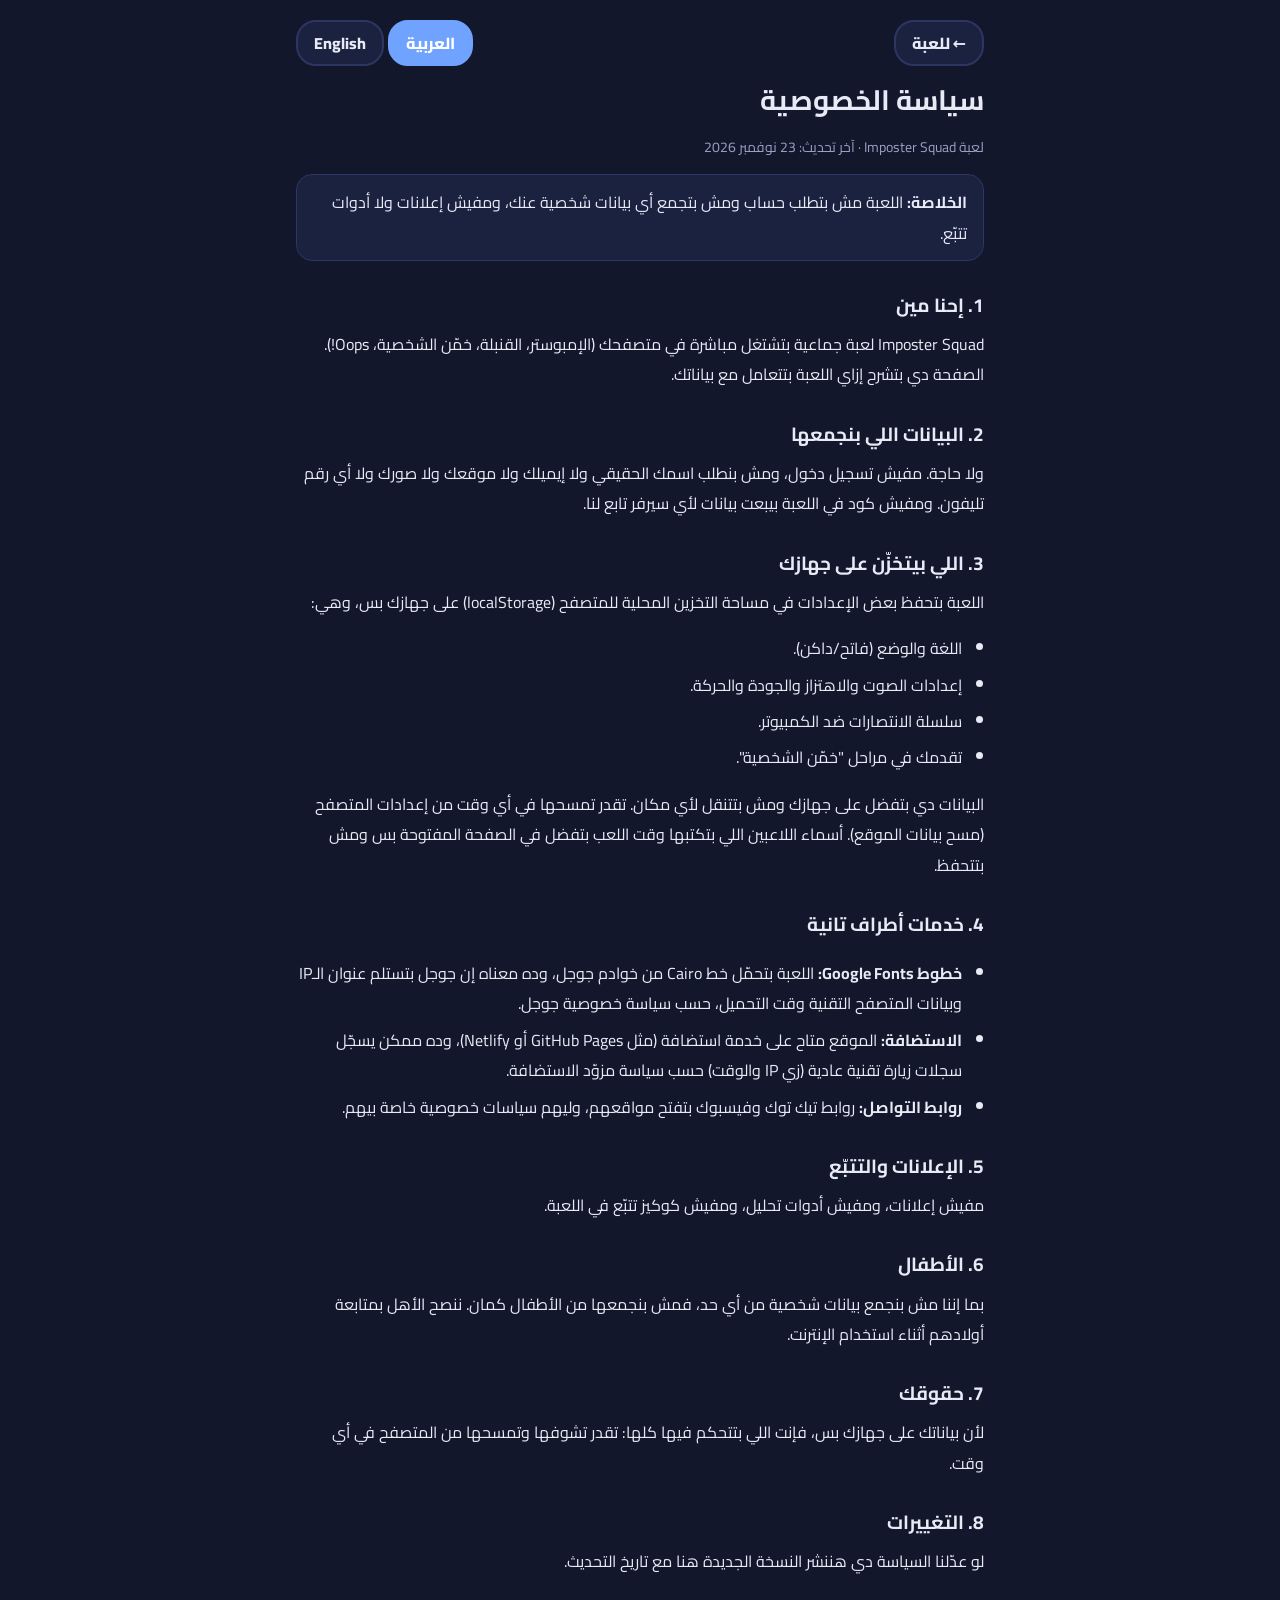
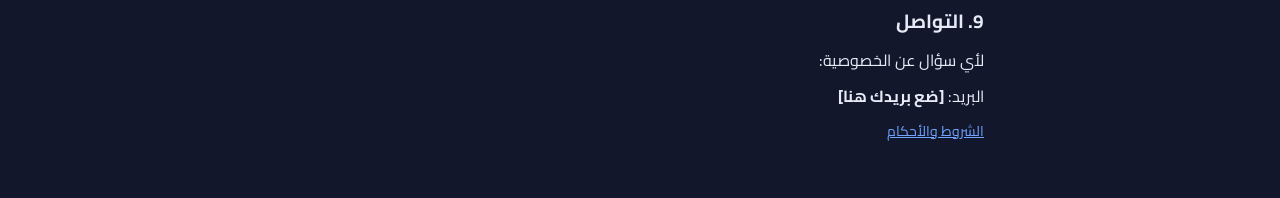
==== privacy.html @ 19788018 "Add files via upload" ====
<!doctype html><html data-theme="dark" lang="ar" dir="rtl"><head><meta charset="utf-8"><meta name="viewport" content="width=device-width,initial-scale=1,viewport-fit=cover">
<title>Privacy Policy - Imposter Squad</title><meta name="robots" content="index,follow">
<link href="https://fonts.googleapis.com/css2?family=Cairo:wght@500;800&display=swap" rel="stylesheet">
<style>
:root{--bg:#12172B;--ink:#E8EAF6;--mute:#98A0C4;--surf:#1B2240;--line:#2D3562;--blue:#6FA3FF;color-scheme:dark}
:root[data-theme="light"]{--bg:#EEF0F7;--ink:#1F2A5A;--mute:#6B7391;--surf:#fff;--line:#D5D9EA;--blue:#2F6FDE;color-scheme:light}
*{box-sizing:border-box}
body{margin:0;background:var(--bg);color:var(--ink);font-family:'Cairo',system-ui,-apple-system,'Segoe UI',Tahoma,sans-serif;line-height:1.9;font-size:16px;padding-top:env(safe-area-inset-top,0px);padding-bottom:env(safe-area-inset-bottom,0px)}
main{max-width:720px;margin:0 auto;padding:20px max(16px,env(safe-area-inset-left,0px)) 48px}
h1{font-size:28px;margin:8px 0 2px}h2{font-size:19px;margin:26px 0 4px}
p,li{margin:6px 0}ul{padding-inline-start:22px}
.m{color:var(--mute);font-size:14px}
.top{display:flex;gap:10px;align-items:center;justify-content:space-between;flex-wrap:wrap}
a{color:var(--blue)}
.btn{font:inherit;font-weight:800;background:var(--surf);color:var(--ink);border:2px solid var(--line);border-radius:20px;padding:6px 16px;cursor:pointer;text-decoration:none}
.btn.on{background:var(--blue);border-color:var(--blue);color:#fff}
.box{background:var(--surf);border:1px solid var(--line);border-radius:16px;padding:6px 16px;margin-top:14px}
[hidden]{display:none!important}
</style></head><body><main>
<div class="top"><a class="btn" href="index.html"><span data-l="ar">← للعبة</span><span data-l="en">← Back to game</span></a><div><button class="btn" data-b="ar" onclick="setL('ar')">العربية</button> <button class="btn" data-b="en" onclick="setL('en')">English</button></div></div>
<section data-l="ar"><h1>سياسة الخصوصية</h1><p class="m">لعبة Imposter Squad · آخر تحديث: 23 نوفمبر 2026</p>
<div class="box"><p><b>الخلاصة:</b> اللعبة مش بتطلب حساب ومش بتجمع أي بيانات شخصية عنك، ومفيش إعلانات ولا أدوات تتبّع.</p></div>
<h2>1. إحنا مين</h2><p>Imposter Squad لعبة جماعية بتشتغل مباشرة في متصفحك (الإمبوستر، القنبلة، خمّن الشخصية، Oops!). الصفحة دي بتشرح إزاي اللعبة بتتعامل مع بياناتك.</p>
<h2>2. البيانات اللي بنجمعها</h2><p>ولا حاجة. مفيش تسجيل دخول، ومش بنطلب اسمك الحقيقي ولا إيميلك ولا موقعك ولا صورك ولا أي رقم تليفون. ومفيش كود في اللعبة بيبعت بيانات لأي سيرفر تابع لنا.</p>
<h2>3. اللي بيتخزّن على جهازك</h2><p>اللعبة بتحفظ بعض الإعدادات في مساحة التخزين المحلية للمتصفح (localStorage) على جهازك بس، وهي:</p>
<ul><li>اللغة والوضع (فاتح/داكن).</li><li>إعدادات الصوت والاهتزاز والجودة والحركة.</li><li>سلسلة الانتصارات ضد الكمبيوتر.</li><li>تقدمك في مراحل "خمّن الشخصية".</li></ul>
<p>البيانات دي بتفضل على جهازك ومش بتتنقل لأي مكان. تقدر تمسحها في أي وقت من إعدادات المتصفح (مسح بيانات الموقع). أسماء اللاعبين اللي بتكتبها وقت اللعب بتفضل في الصفحة المفتوحة بس ومش بتتحفظ.</p>
<h2>4. خدمات أطراف تانية</h2><ul>
<li><b>خطوط Google Fonts:</b> اللعبة بتحمّل خط Cairo من خوادم جوجل، وده معناه إن جوجل بتستلم عنوان الـIP وبيانات المتصفح التقنية وقت التحميل، حسب سياسة خصوصية جوجل.</li>
<li><b>الاستضافة:</b> الموقع متاح على خدمة استضافة (مثل GitHub Pages أو Netlify)، وده ممكن يسجّل سجلات زيارة تقنية عادية (زي IP والوقت) حسب سياسة مزوّد الاستضافة.</li>
<li><b>روابط التواصل:</b> روابط تيك توك وفيسبوك بتفتح مواقعهم، وليهم سياسات خصوصية خاصة بيهم.</li></ul>
<h2>5. الإعلانات والتتبّع</h2><p>مفيش إعلانات، ومفيش أدوات تحليل، ومفيش كوكيز تتبّع في اللعبة.</p>
<h2>6. الأطفال</h2><p>بما إننا مش بنجمع بيانات شخصية من أي حد، فمش بنجمعها من الأطفال كمان. ننصح الأهل بمتابعة أولادهم أثناء استخدام الإنترنت.</p>
<h2>7. حقوقك</h2><p>لأن بياناتك على جهازك بس، فإنت اللي بتتحكم فيها كلها: تقدر تشوفها وتمسحها من المتصفح في أي وقت.</p>
<h2>8. التغييرات</h2><p>لو عدّلنا السياسة دي هننشر النسخة الجديدة هنا مع تاريخ التحديث.</p>
<h2>9. التواصل</h2><p>لأي سؤال عن الخصوصية:</p><p>البريد: <b>[ضع بريدك هنا]</b></p></section><section data-l="en" hidden><h1>Privacy Policy</h1><p class="m">Imposter Squad · Last updated: 23 November 2026</p>
<div class="box"><p><b>In short:</b> the game needs no account, collects no personal data about you, and has no ads or trackers.</p></div>
<h2>1. Who we are</h2><p>Imposter Squad is a party game that runs directly in your browser (Imposter, The Bomb, Guess Who, Oops!). This page explains how the game handles your data.</p>
<h2>2. Data we collect</h2><p>None. There is no sign-in, and we do not ask for your real name, email, location, photos or phone number. The game contains no code that sends data to any server we operate.</p>
<h2>3. What is stored on your device</h2><p>The game saves a few settings in your browser's local storage, on your device only:</p>
<ul><li>Language and theme (light/dark).</li><li>Sound, vibration, quality and motion settings.</li><li>Your win streak against the computer.</li><li>Your level progress in Guess Who.</li></ul>
<p>This data stays on your device and is not sent anywhere. You can delete it at any time by clearing the site data in your browser. Player names you type while playing stay on the open page only and are not saved.</p>
<h2>4. Third-party services</h2><ul>
<li><b>Google Fonts:</b> the game loads the Cairo font from Google's servers, so Google receives your IP address and basic browser information when the font loads, under Google's privacy policy.</li>
<li><b>Hosting:</b> the site is served by a hosting provider (such as GitHub Pages or Netlify), which may keep ordinary technical logs (such as IP address and time) under its own policy.</li>
<li><b>Social links:</b> the TikTok and Facebook links open those sites, which have their own privacy policies.</li></ul>
<h2>5. Ads and tracking</h2><p>The game has no ads, no analytics and no tracking cookies.</p>
<h2>6. Children</h2><p>Since we collect no personal data from anyone, we collect none from children. We still recommend parents supervise their children online.</p>
<h2>7. Your rights</h2><p>Because your data lives only on your device, you control all of it: you can view and delete it from your browser at any time.</p>
<h2>8. Changes</h2><p>If we change this policy, we will publish the new version here with an updated date.</p>
<h2>9. Contact</h2><p>For any privacy question:</p><p>Email: <b>[put your email here]</b></p></section>
<p class="m"><a href="terms.html"><span data-l="ar">الشروط والأحكام</span><span data-l="en">Terms of Use</span></a></p>
</main><script>
var L='ar';try{L=localStorage.getItem('lang')==='en'?'en':'ar'}catch(e){}
try{if(localStorage.getItem('theme')==='light')document.documentElement.setAttribute('data-theme','light')}catch(e){}
function setL(l){L=l;document.documentElement.lang=l;document.documentElement.dir=l==='en'?'ltr':'rtl';
document.querySelectorAll('[data-l]').forEach(function(e){e.hidden=e.getAttribute('data-l')!==l});
document.querySelectorAll('.btn[data-b]').forEach(function(b){b.classList.toggle('on',b.getAttribute('data-b')===l)})}
setL(L);
</script></body></html>
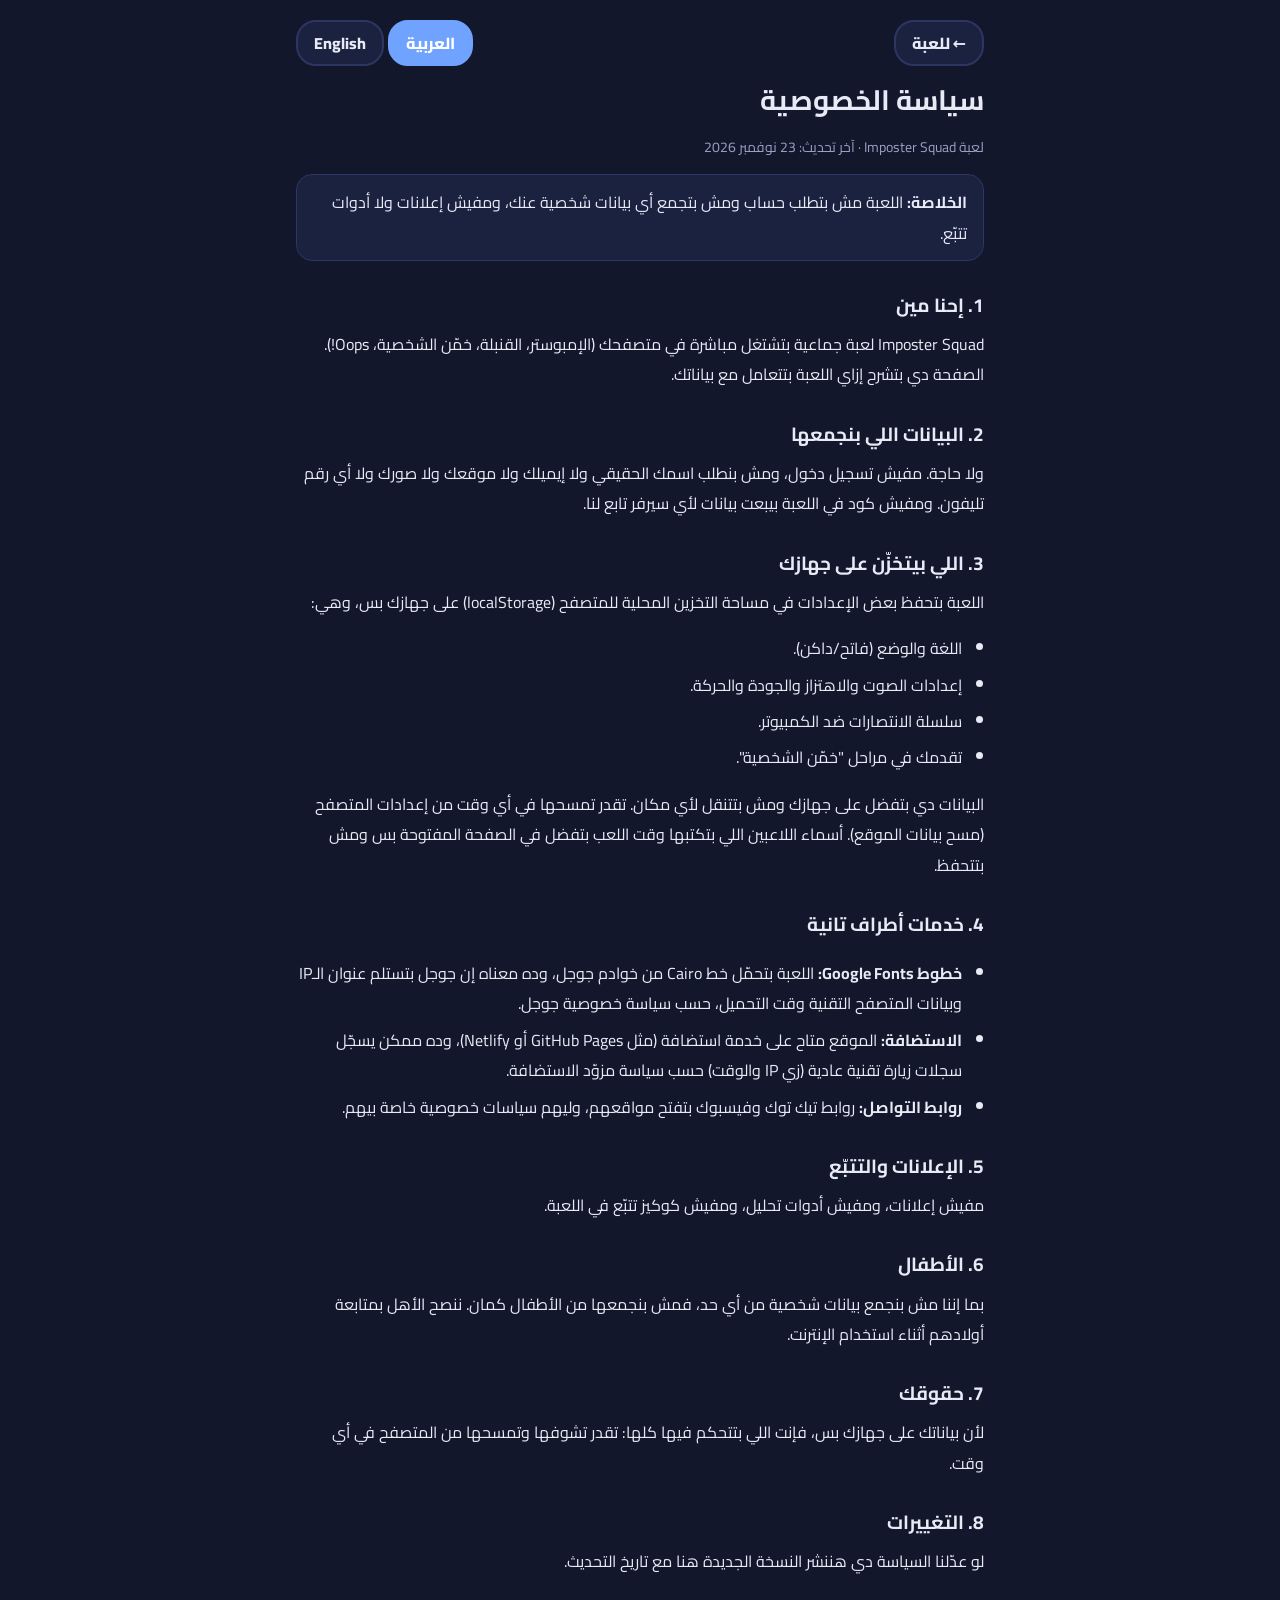
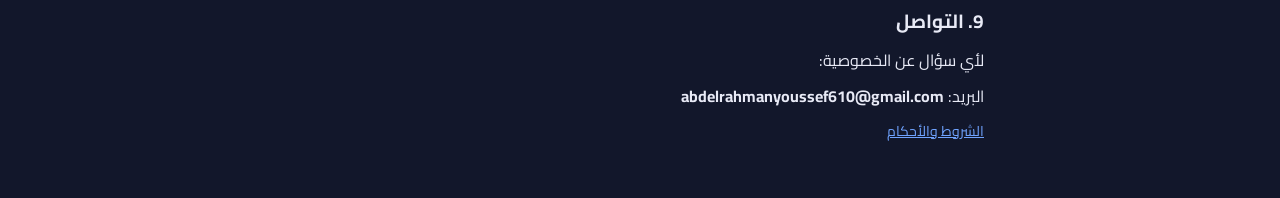
==== commit 41578cea: "Rename privacy (1).html to privacy.html" ====
--- a/privacy.html
+++ b/privacy.html
@@ -33,7 +33,7 @@
 <h2>6. الأطفال</h2><p>بما إننا مش بنجمع بيانات شخصية من أي حد، فمش بنجمعها من الأطفال كمان. ننصح الأهل بمتابعة أولادهم أثناء استخدام الإنترنت.</p>
 <h2>7. حقوقك</h2><p>لأن بياناتك على جهازك بس، فإنت اللي بتتحكم فيها كلها: تقدر تشوفها وتمسحها من المتصفح في أي وقت.</p>
 <h2>8. التغييرات</h2><p>لو عدّلنا السياسة دي هننشر النسخة الجديدة هنا مع تاريخ التحديث.</p>
-<h2>9. التواصل</h2><p>لأي سؤال عن الخصوصية:</p><p>البريد: <b>[ضع بريدك هنا]</b></p></section><section data-l="en" hidden><h1>Privacy Policy</h1><p class="m">Imposter Squad · Last updated: 23 November 2026</p>
+<h2>9. التواصل</h2><p>لأي سؤال عن الخصوصية:</p><p>البريد: <b>abdelrahmanyoussef610@gmail.com</b></p></section><section data-l="en" hidden><h1>Privacy Policy</h1><p class="m">Imposter Squad · Last updated: 23 November 2026</p>
 <div class="box"><p><b>In short:</b> the game needs no account, collects no personal data about you, and has no ads or trackers.</p></div>
 <h2>1. Who we are</h2><p>Imposter Squad is a party game that runs directly in your browser (Imposter, The Bomb, Guess Who, Oops!). This page explains how the game handles your data.</p>
 <h2>2. Data we collect</h2><p>None. There is no sign-in, and we do not ask for your real name, email, location, photos or phone number. The game contains no code that sends data to any server we operate.</p>
@@ -48,7 +48,7 @@
 <h2>6. Children</h2><p>Since we collect no personal data from anyone, we collect none from children. We still recommend parents supervise their children online.</p>
 <h2>7. Your rights</h2><p>Because your data lives only on your device, you control all of it: you can view and delete it from your browser at any time.</p>
 <h2>8. Changes</h2><p>If we change this policy, we will publish the new version here with an updated date.</p>
-<h2>9. Contact</h2><p>For any privacy question:</p><p>Email: <b>[put your email here]</b></p></section>
+<h2>9. Contact</h2><p>For any privacy question:</p><p>Email: <b>abdelrahmanyoussef610@gmail.com</b></p></section>
 <p class="m"><a href="terms.html"><span data-l="ar">الشروط والأحكام</span><span data-l="en">Terms of Use</span></a></p>
 </main><script>
 var L='ar';try{L=localStorage.getItem('lang')==='en'?'en':'ar'}catch(e){}
@@ -57,4 +57,4 @@
 document.querySelectorAll('[data-l]').forEach(function(e){e.hidden=e.getAttribute('data-l')!==l});
 document.querySelectorAll('.btn[data-b]').forEach(function(b){b.classList.toggle('on',b.getAttribute('data-b')===l)})}
 setL(L);
-</script></body></html>+</script></body></html>
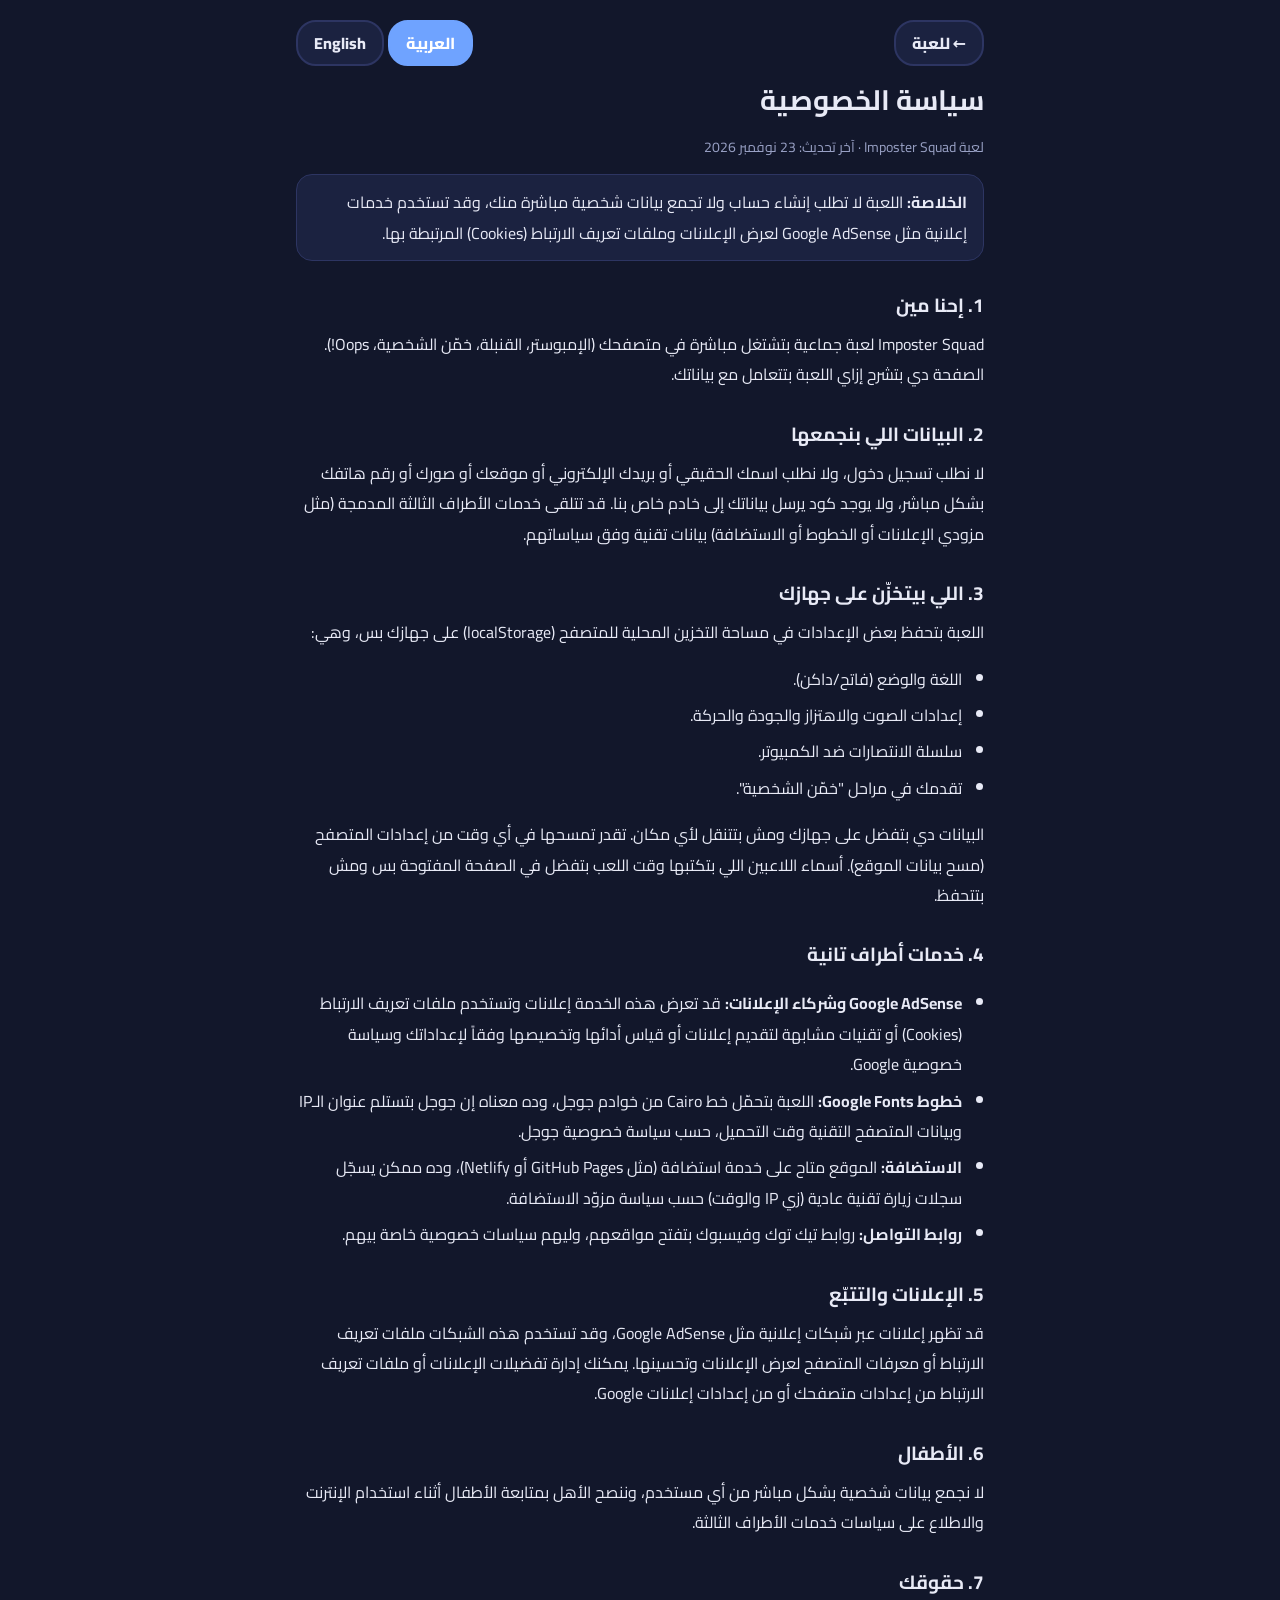
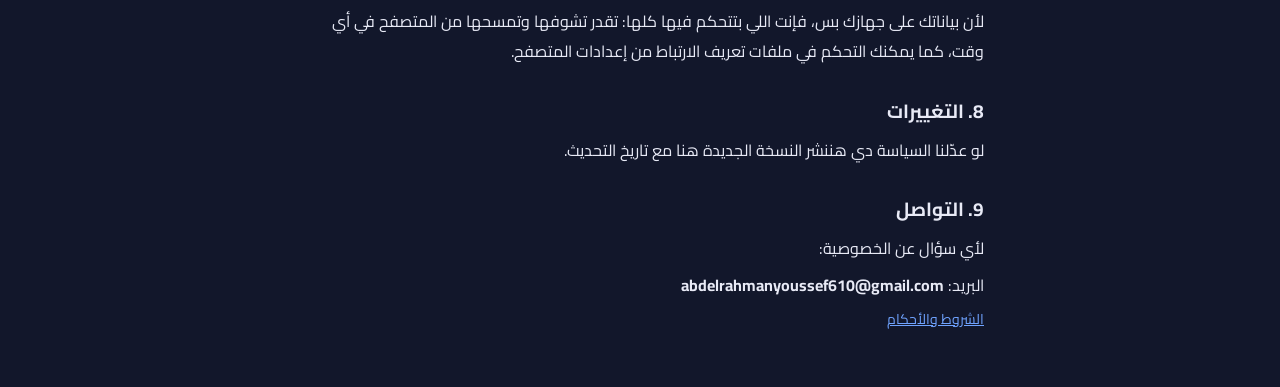
==== commit 3c06b78f: "Revise privacy policy for clarity and accuracy Updated privacy policy text to clarify data collectio" ====
--- a/privacy.html
+++ b/privacy.html
@@ -1,3 +1,4 @@
+
 <!doctype html><html data-theme="dark" lang="ar" dir="rtl"><head><meta charset="utf-8"><meta name="viewport" content="width=device-width,initial-scale=1,viewport-fit=cover">
 <title>Privacy Policy - Imposter Squad</title><meta name="robots" content="index,follow">
 <link href="https://fonts.googleapis.com/css2?family=Cairo:wght@500;800&display=swap" rel="stylesheet">
@@ -19,34 +20,36 @@
 </style></head><body><main>
 <div class="top"><a class="btn" href="index.html"><span data-l="ar">← للعبة</span><span data-l="en">← Back to game</span></a><div><button class="btn" data-b="ar" onclick="setL('ar')">العربية</button> <button class="btn" data-b="en" onclick="setL('en')">English</button></div></div>
 <section data-l="ar"><h1>سياسة الخصوصية</h1><p class="m">لعبة Imposter Squad · آخر تحديث: 23 نوفمبر 2026</p>
-<div class="box"><p><b>الخلاصة:</b> اللعبة مش بتطلب حساب ومش بتجمع أي بيانات شخصية عنك، ومفيش إعلانات ولا أدوات تتبّع.</p></div>
+<div class="box"><p><b>الخلاصة:</b> اللعبة لا تطلب إنشاء حساب ولا تجمع بيانات شخصية مباشرة منك، وقد تستخدم خدمات إعلانية مثل Google AdSense لعرض الإعلانات وملفات تعريف الارتباط (Cookies) المرتبطة بها.</p></div>
 <h2>1. إحنا مين</h2><p>Imposter Squad لعبة جماعية بتشتغل مباشرة في متصفحك (الإمبوستر، القنبلة، خمّن الشخصية، Oops!). الصفحة دي بتشرح إزاي اللعبة بتتعامل مع بياناتك.</p>
-<h2>2. البيانات اللي بنجمعها</h2><p>ولا حاجة. مفيش تسجيل دخول، ومش بنطلب اسمك الحقيقي ولا إيميلك ولا موقعك ولا صورك ولا أي رقم تليفون. ومفيش كود في اللعبة بيبعت بيانات لأي سيرفر تابع لنا.</p>
+<h2>2. البيانات اللي بنجمعها</h2><p>لا نطلب تسجيل دخول، ولا نطلب اسمك الحقيقي أو بريدك الإلكتروني أو موقعك أو صورك أو رقم هاتفك بشكل مباشر، ولا يوجد كود يرسل بياناتك إلى خادم خاص بنا. قد تتلقى خدمات الأطراف الثالثة المدمجة (مثل مزودي الإعلانات أو الخطوط أو الاستضافة) بيانات تقنية وفق سياساتهم.</p>
 <h2>3. اللي بيتخزّن على جهازك</h2><p>اللعبة بتحفظ بعض الإعدادات في مساحة التخزين المحلية للمتصفح (localStorage) على جهازك بس، وهي:</p>
 <ul><li>اللغة والوضع (فاتح/داكن).</li><li>إعدادات الصوت والاهتزاز والجودة والحركة.</li><li>سلسلة الانتصارات ضد الكمبيوتر.</li><li>تقدمك في مراحل "خمّن الشخصية".</li></ul>
 <p>البيانات دي بتفضل على جهازك ومش بتتنقل لأي مكان. تقدر تمسحها في أي وقت من إعدادات المتصفح (مسح بيانات الموقع). أسماء اللاعبين اللي بتكتبها وقت اللعب بتفضل في الصفحة المفتوحة بس ومش بتتحفظ.</p>
 <h2>4. خدمات أطراف تانية</h2><ul>
+<li><b>Google AdSense وشركاء الإعلانات:</b> قد تعرض هذه الخدمة إعلانات وتستخدم ملفات تعريف الارتباط (Cookies) أو تقنيات مشابهة لتقديم إعلانات أو قياس أدائها وتخصيصها وفقاً لإعداداتك وسياسة خصوصية Google.</li>
 <li><b>خطوط Google Fonts:</b> اللعبة بتحمّل خط Cairo من خوادم جوجل، وده معناه إن جوجل بتستلم عنوان الـIP وبيانات المتصفح التقنية وقت التحميل، حسب سياسة خصوصية جوجل.</li>
 <li><b>الاستضافة:</b> الموقع متاح على خدمة استضافة (مثل GitHub Pages أو Netlify)، وده ممكن يسجّل سجلات زيارة تقنية عادية (زي IP والوقت) حسب سياسة مزوّد الاستضافة.</li>
 <li><b>روابط التواصل:</b> روابط تيك توك وفيسبوك بتفتح مواقعهم، وليهم سياسات خصوصية خاصة بيهم.</li></ul>
-<h2>5. الإعلانات والتتبّع</h2><p>مفيش إعلانات، ومفيش أدوات تحليل، ومفيش كوكيز تتبّع في اللعبة.</p>
-<h2>6. الأطفال</h2><p>بما إننا مش بنجمع بيانات شخصية من أي حد، فمش بنجمعها من الأطفال كمان. ننصح الأهل بمتابعة أولادهم أثناء استخدام الإنترنت.</p>
-<h2>7. حقوقك</h2><p>لأن بياناتك على جهازك بس، فإنت اللي بتتحكم فيها كلها: تقدر تشوفها وتمسحها من المتصفح في أي وقت.</p>
+<h2>5. الإعلانات والتتبّع</h2><p>قد تظهر إعلانات عبر شبكات إعلانية مثل Google AdSense، وقد تستخدم هذه الشبكات ملفات تعريف الارتباط أو معرفات المتصفح لعرض الإعلانات وتحسينها. يمكنك إدارة تفضيلات الإعلانات أو ملفات تعريف الارتباط من إعدادات متصفحك أو من إعدادات إعلانات Google.</p>
+<h2>6. الأطفال</h2><p>لا نجمع بيانات شخصية بشكل مباشر من أي مستخدم، وننصح الأهل بمتابعة الأطفال أثناء استخدام الإنترنت والاطلاع على سياسات خدمات الأطراف الثالثة.</p>
+<h2>7. حقوقك</h2><p>لأن بياناتك على جهازك بس، فإنت اللي بتتحكم فيها كلها: تقدر تشوفها وتمسحها من المتصفح في أي وقت، كما يمكنك التحكم في ملفات تعريف الارتباط من إعدادات المتصفح.</p>
 <h2>8. التغييرات</h2><p>لو عدّلنا السياسة دي هننشر النسخة الجديدة هنا مع تاريخ التحديث.</p>
 <h2>9. التواصل</h2><p>لأي سؤال عن الخصوصية:</p><p>البريد: <b>abdelrahmanyoussef610@gmail.com</b></p></section><section data-l="en" hidden><h1>Privacy Policy</h1><p class="m">Imposter Squad · Last updated: 23 November 2026</p>
-<div class="box"><p><b>In short:</b> the game needs no account, collects no personal data about you, and has no ads or trackers.</p></div>
+<div class="box"><p><b>In short:</b> the game requires no account and does not directly collect personal data from you, while advertising services such as Google AdSense may serve ads and use related cookies.</p></div>
 <h2>1. Who we are</h2><p>Imposter Squad is a party game that runs directly in your browser (Imposter, The Bomb, Guess Who, Oops!). This page explains how the game handles your data.</p>
-<h2>2. Data we collect</h2><p>None. There is no sign-in, and we do not ask for your real name, email, location, photos or phone number. The game contains no code that sends data to any server we operate.</p>
+<h2>2. Data we collect</h2><p>There is no sign-in, and we do not directly ask for your real name, email, location, photos or phone number, nor does the game send data to a server we operate. Integrated third-party services (such as ad providers, fonts or hosting) may receive technical information under their own policies.</p>
 <h2>3. What is stored on your device</h2><p>The game saves a few settings in your browser's local storage, on your device only:</p>
 <ul><li>Language and theme (light/dark).</li><li>Sound, vibration, quality and motion settings.</li><li>Your win streak against the computer.</li><li>Your level progress in Guess Who.</li></ul>
 <p>This data stays on your device and is not sent anywhere. You can delete it at any time by clearing the site data in your browser. Player names you type while playing stay on the open page only and are not saved.</p>
 <h2>4. Third-party services</h2><ul>
+<li><b>Google AdSense and advertising partners:</b> may serve ads and use cookies or similar technologies to display, measure or personalize ads in accordance with your settings and Google's privacy policy.</li>
 <li><b>Google Fonts:</b> the game loads the Cairo font from Google's servers, so Google receives your IP address and basic browser information when the font loads, under Google's privacy policy.</li>
 <li><b>Hosting:</b> the site is served by a hosting provider (such as GitHub Pages or Netlify), which may keep ordinary technical logs (such as IP address and time) under its own policy.</li>
 <li><b>Social links:</b> the TikTok and Facebook links open those sites, which have their own privacy policies.</li></ul>
-<h2>5. Ads and tracking</h2><p>The game has no ads, no analytics and no tracking cookies.</p>
-<h2>6. Children</h2><p>Since we collect no personal data from anyone, we collect none from children. We still recommend parents supervise their children online.</p>
-<h2>7. Your rights</h2><p>Because your data lives only on your device, you control all of it: you can view and delete it from your browser at any time.</p>
+<h2>5. Ads and tracking</h2><p>Ads may be served through ad networks such as Google AdSense, which may use cookies or browser identifiers to deliver and measure ads. You can manage cookies and ad preferences in your browser or via Google's ad settings.</p>
+<h2>6. Children</h2><p>We do not directly collect personal data from users, and we recommend that parents supervise children online and review third-party service policies.</p>
+<h2>7. Your rights</h2><p>Because your data lives only on your device, you control all of it: you can view and delete it from your browser at any time, and manage cookies in your browser settings.</p>
 <h2>8. Changes</h2><p>If we change this policy, we will publish the new version here with an updated date.</p>
 <h2>9. Contact</h2><p>For any privacy question:</p><p>Email: <b>abdelrahmanyoussef610@gmail.com</b></p></section>
 <p class="m"><a href="terms.html"><span data-l="ar">الشروط والأحكام</span><span data-l="en">Terms of Use</span></a></p>
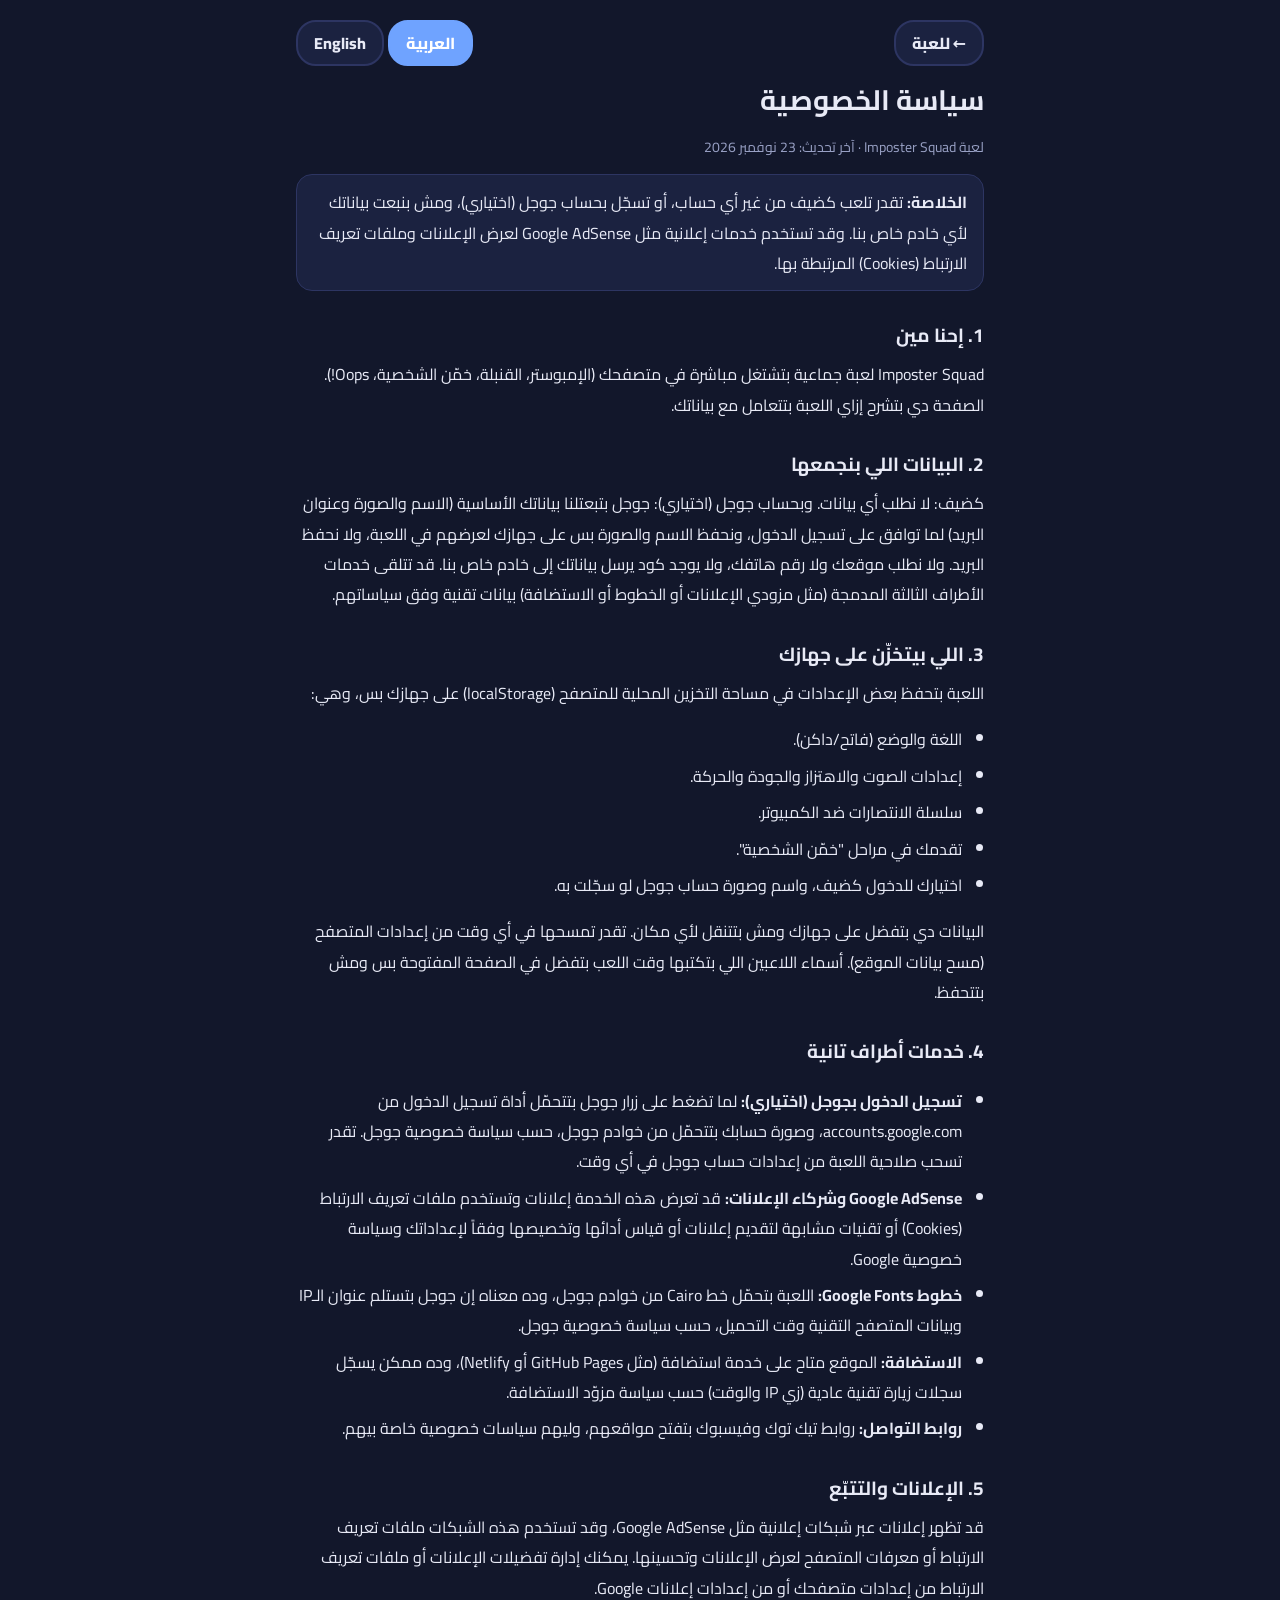
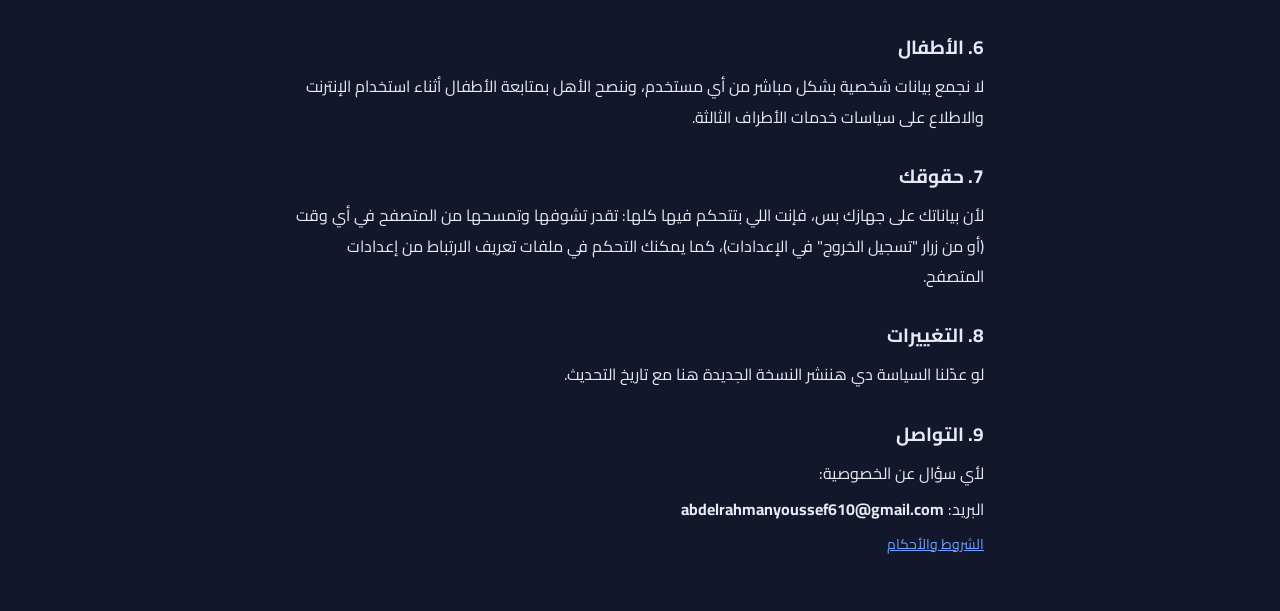
==== commit 4c2c22dd: "Rename privacy (3).html to privacy.html" ====
--- a/privacy.html
+++ b/privacy.html
@@ -20,36 +20,38 @@
 </style></head><body><main>
 <div class="top"><a class="btn" href="index.html"><span data-l="ar">← للعبة</span><span data-l="en">← Back to game</span></a><div><button class="btn" data-b="ar" onclick="setL('ar')">العربية</button> <button class="btn" data-b="en" onclick="setL('en')">English</button></div></div>
 <section data-l="ar"><h1>سياسة الخصوصية</h1><p class="m">لعبة Imposter Squad · آخر تحديث: 23 نوفمبر 2026</p>
-<div class="box"><p><b>الخلاصة:</b> اللعبة لا تطلب إنشاء حساب ولا تجمع بيانات شخصية مباشرة منك، وقد تستخدم خدمات إعلانية مثل Google AdSense لعرض الإعلانات وملفات تعريف الارتباط (Cookies) المرتبطة بها.</p></div>
+<div class="box"><p><b>الخلاصة:</b> تقدر تلعب كضيف من غير أي حساب، أو تسجّل بحساب جوجل (اختياري)، ومش بنبعت بياناتك لأي خادم خاص بنا. وقد تستخدم خدمات إعلانية مثل Google AdSense لعرض الإعلانات وملفات تعريف الارتباط (Cookies) المرتبطة بها.</p></div>
 <h2>1. إحنا مين</h2><p>Imposter Squad لعبة جماعية بتشتغل مباشرة في متصفحك (الإمبوستر، القنبلة، خمّن الشخصية، Oops!). الصفحة دي بتشرح إزاي اللعبة بتتعامل مع بياناتك.</p>
-<h2>2. البيانات اللي بنجمعها</h2><p>لا نطلب تسجيل دخول، ولا نطلب اسمك الحقيقي أو بريدك الإلكتروني أو موقعك أو صورك أو رقم هاتفك بشكل مباشر، ولا يوجد كود يرسل بياناتك إلى خادم خاص بنا. قد تتلقى خدمات الأطراف الثالثة المدمجة (مثل مزودي الإعلانات أو الخطوط أو الاستضافة) بيانات تقنية وفق سياساتهم.</p>
+<h2>2. البيانات اللي بنجمعها</h2><p>كضيف: لا نطلب أي بيانات. وبحساب جوجل (اختياري): جوجل بتبعتلنا بياناتك الأساسية (الاسم والصورة وعنوان البريد) لما توافق على تسجيل الدخول، ونحفظ الاسم والصورة بس على جهازك لعرضهم في اللعبة، ولا نحفظ البريد. ولا نطلب موقعك ولا رقم هاتفك، ولا يوجد كود يرسل بياناتك إلى خادم خاص بنا. قد تتلقى خدمات الأطراف الثالثة المدمجة (مثل مزودي الإعلانات أو الخطوط أو الاستضافة) بيانات تقنية وفق سياساتهم.</p>
 <h2>3. اللي بيتخزّن على جهازك</h2><p>اللعبة بتحفظ بعض الإعدادات في مساحة التخزين المحلية للمتصفح (localStorage) على جهازك بس، وهي:</p>
-<ul><li>اللغة والوضع (فاتح/داكن).</li><li>إعدادات الصوت والاهتزاز والجودة والحركة.</li><li>سلسلة الانتصارات ضد الكمبيوتر.</li><li>تقدمك في مراحل "خمّن الشخصية".</li></ul>
+<ul><li>اللغة والوضع (فاتح/داكن).</li><li>إعدادات الصوت والاهتزاز والجودة والحركة.</li><li>سلسلة الانتصارات ضد الكمبيوتر.</li><li>تقدمك في مراحل "خمّن الشخصية".</li><li>اختيارك للدخول كضيف، واسم وصورة حساب جوجل لو سجّلت به.</li></ul>
 <p>البيانات دي بتفضل على جهازك ومش بتتنقل لأي مكان. تقدر تمسحها في أي وقت من إعدادات المتصفح (مسح بيانات الموقع). أسماء اللاعبين اللي بتكتبها وقت اللعب بتفضل في الصفحة المفتوحة بس ومش بتتحفظ.</p>
 <h2>4. خدمات أطراف تانية</h2><ul>
+<li><b>تسجيل الدخول بجوجل (اختياري):</b> لما تضغط على زرار جوجل بتتحمّل أداة تسجيل الدخول من accounts.google.com، وصورة حسابك بتتحمّل من خوادم جوجل، حسب سياسة خصوصية جوجل. تقدر تسحب صلاحية اللعبة من إعدادات حساب جوجل في أي وقت.</li>
 <li><b>Google AdSense وشركاء الإعلانات:</b> قد تعرض هذه الخدمة إعلانات وتستخدم ملفات تعريف الارتباط (Cookies) أو تقنيات مشابهة لتقديم إعلانات أو قياس أدائها وتخصيصها وفقاً لإعداداتك وسياسة خصوصية Google.</li>
 <li><b>خطوط Google Fonts:</b> اللعبة بتحمّل خط Cairo من خوادم جوجل، وده معناه إن جوجل بتستلم عنوان الـIP وبيانات المتصفح التقنية وقت التحميل، حسب سياسة خصوصية جوجل.</li>
 <li><b>الاستضافة:</b> الموقع متاح على خدمة استضافة (مثل GitHub Pages أو Netlify)، وده ممكن يسجّل سجلات زيارة تقنية عادية (زي IP والوقت) حسب سياسة مزوّد الاستضافة.</li>
 <li><b>روابط التواصل:</b> روابط تيك توك وفيسبوك بتفتح مواقعهم، وليهم سياسات خصوصية خاصة بيهم.</li></ul>
 <h2>5. الإعلانات والتتبّع</h2><p>قد تظهر إعلانات عبر شبكات إعلانية مثل Google AdSense، وقد تستخدم هذه الشبكات ملفات تعريف الارتباط أو معرفات المتصفح لعرض الإعلانات وتحسينها. يمكنك إدارة تفضيلات الإعلانات أو ملفات تعريف الارتباط من إعدادات متصفحك أو من إعدادات إعلانات Google.</p>
 <h2>6. الأطفال</h2><p>لا نجمع بيانات شخصية بشكل مباشر من أي مستخدم، وننصح الأهل بمتابعة الأطفال أثناء استخدام الإنترنت والاطلاع على سياسات خدمات الأطراف الثالثة.</p>
-<h2>7. حقوقك</h2><p>لأن بياناتك على جهازك بس، فإنت اللي بتتحكم فيها كلها: تقدر تشوفها وتمسحها من المتصفح في أي وقت، كما يمكنك التحكم في ملفات تعريف الارتباط من إعدادات المتصفح.</p>
+<h2>7. حقوقك</h2><p>لأن بياناتك على جهازك بس، فإنت اللي بتتحكم فيها كلها: تقدر تشوفها وتمسحها من المتصفح في أي وقت (أو من زرار "تسجيل الخروج" في الإعدادات)، كما يمكنك التحكم في ملفات تعريف الارتباط من إعدادات المتصفح.</p>
 <h2>8. التغييرات</h2><p>لو عدّلنا السياسة دي هننشر النسخة الجديدة هنا مع تاريخ التحديث.</p>
 <h2>9. التواصل</h2><p>لأي سؤال عن الخصوصية:</p><p>البريد: <b>abdelrahmanyoussef610@gmail.com</b></p></section><section data-l="en" hidden><h1>Privacy Policy</h1><p class="m">Imposter Squad · Last updated: 23 November 2026</p>
-<div class="box"><p><b>In short:</b> the game requires no account and does not directly collect personal data from you, while advertising services such as Google AdSense may serve ads and use related cookies.</p></div>
+<div class="box"><p><b>In short:</b> you can play as a guest with no account, or optionally sign in with Google, and the game does not send your data to any server we operate, while advertising services such as Google AdSense may serve ads and use related cookies.</p></div>
 <h2>1. Who we are</h2><p>Imposter Squad is a party game that runs directly in your browser (Imposter, The Bomb, Guess Who, Oops!). This page explains how the game handles your data.</p>
-<h2>2. Data we collect</h2><p>There is no sign-in, and we do not directly ask for your real name, email, location, photos or phone number, nor does the game send data to a server we operate. Integrated third-party services (such as ad providers, fonts or hosting) may receive technical information under their own policies.</p>
+<h2>2. Data we collect</h2><p>As a guest we ask for no data. If you optionally sign in with Google, Google sends us your basic account details (name, picture and email address) when you approve; we keep only your name and picture on your device to show them in the game, and we do not store your email. We do not ask for your location or phone number, and the game does not send data to a server we operate. Integrated third-party services (such as ad providers, fonts or hosting) may receive technical information under their own policies.</p>
 <h2>3. What is stored on your device</h2><p>The game saves a few settings in your browser's local storage, on your device only:</p>
-<ul><li>Language and theme (light/dark).</li><li>Sound, vibration, quality and motion settings.</li><li>Your win streak against the computer.</li><li>Your level progress in Guess Who.</li></ul>
+<ul><li>Language and theme (light/dark).</li><li>Sound, vibration, quality and motion settings.</li><li>Your win streak against the computer.</li><li>Your level progress in Guess Who.</li><li>Your choice to enter as a guest, and your Google account name and picture if you sign in.</li></ul>
 <p>This data stays on your device and is not sent anywhere. You can delete it at any time by clearing the site data in your browser. Player names you type while playing stay on the open page only and are not saved.</p>
 <h2>4. Third-party services</h2><ul>
+<li><b>Google sign-in (optional):</b> if you tap the Google button, the sign-in tool loads from accounts.google.com and your profile picture loads from Google's servers, under Google's privacy policy. You can revoke the game's access in your Google account settings at any time.</li>
 <li><b>Google AdSense and advertising partners:</b> may serve ads and use cookies or similar technologies to display, measure or personalize ads in accordance with your settings and Google's privacy policy.</li>
 <li><b>Google Fonts:</b> the game loads the Cairo font from Google's servers, so Google receives your IP address and basic browser information when the font loads, under Google's privacy policy.</li>
 <li><b>Hosting:</b> the site is served by a hosting provider (such as GitHub Pages or Netlify), which may keep ordinary technical logs (such as IP address and time) under its own policy.</li>
 <li><b>Social links:</b> the TikTok and Facebook links open those sites, which have their own privacy policies.</li></ul>
 <h2>5. Ads and tracking</h2><p>Ads may be served through ad networks such as Google AdSense, which may use cookies or browser identifiers to deliver and measure ads. You can manage cookies and ad preferences in your browser or via Google's ad settings.</p>
 <h2>6. Children</h2><p>We do not directly collect personal data from users, and we recommend that parents supervise children online and review third-party service policies.</p>
-<h2>7. Your rights</h2><p>Because your data lives only on your device, you control all of it: you can view and delete it from your browser at any time, and manage cookies in your browser settings.</p>
+<h2>7. Your rights</h2><p>Because your data lives only on your device, you control all of it: you can view and delete it from your browser at any time (or with the "Sign out" button in Settings), and manage cookies in your browser settings.</p>
 <h2>8. Changes</h2><p>If we change this policy, we will publish the new version here with an updated date.</p>
 <h2>9. Contact</h2><p>For any privacy question:</p><p>Email: <b>abdelrahmanyoussef610@gmail.com</b></p></section>
 <p class="m"><a href="terms.html"><span data-l="ar">الشروط والأحكام</span><span data-l="en">Terms of Use</span></a></p>
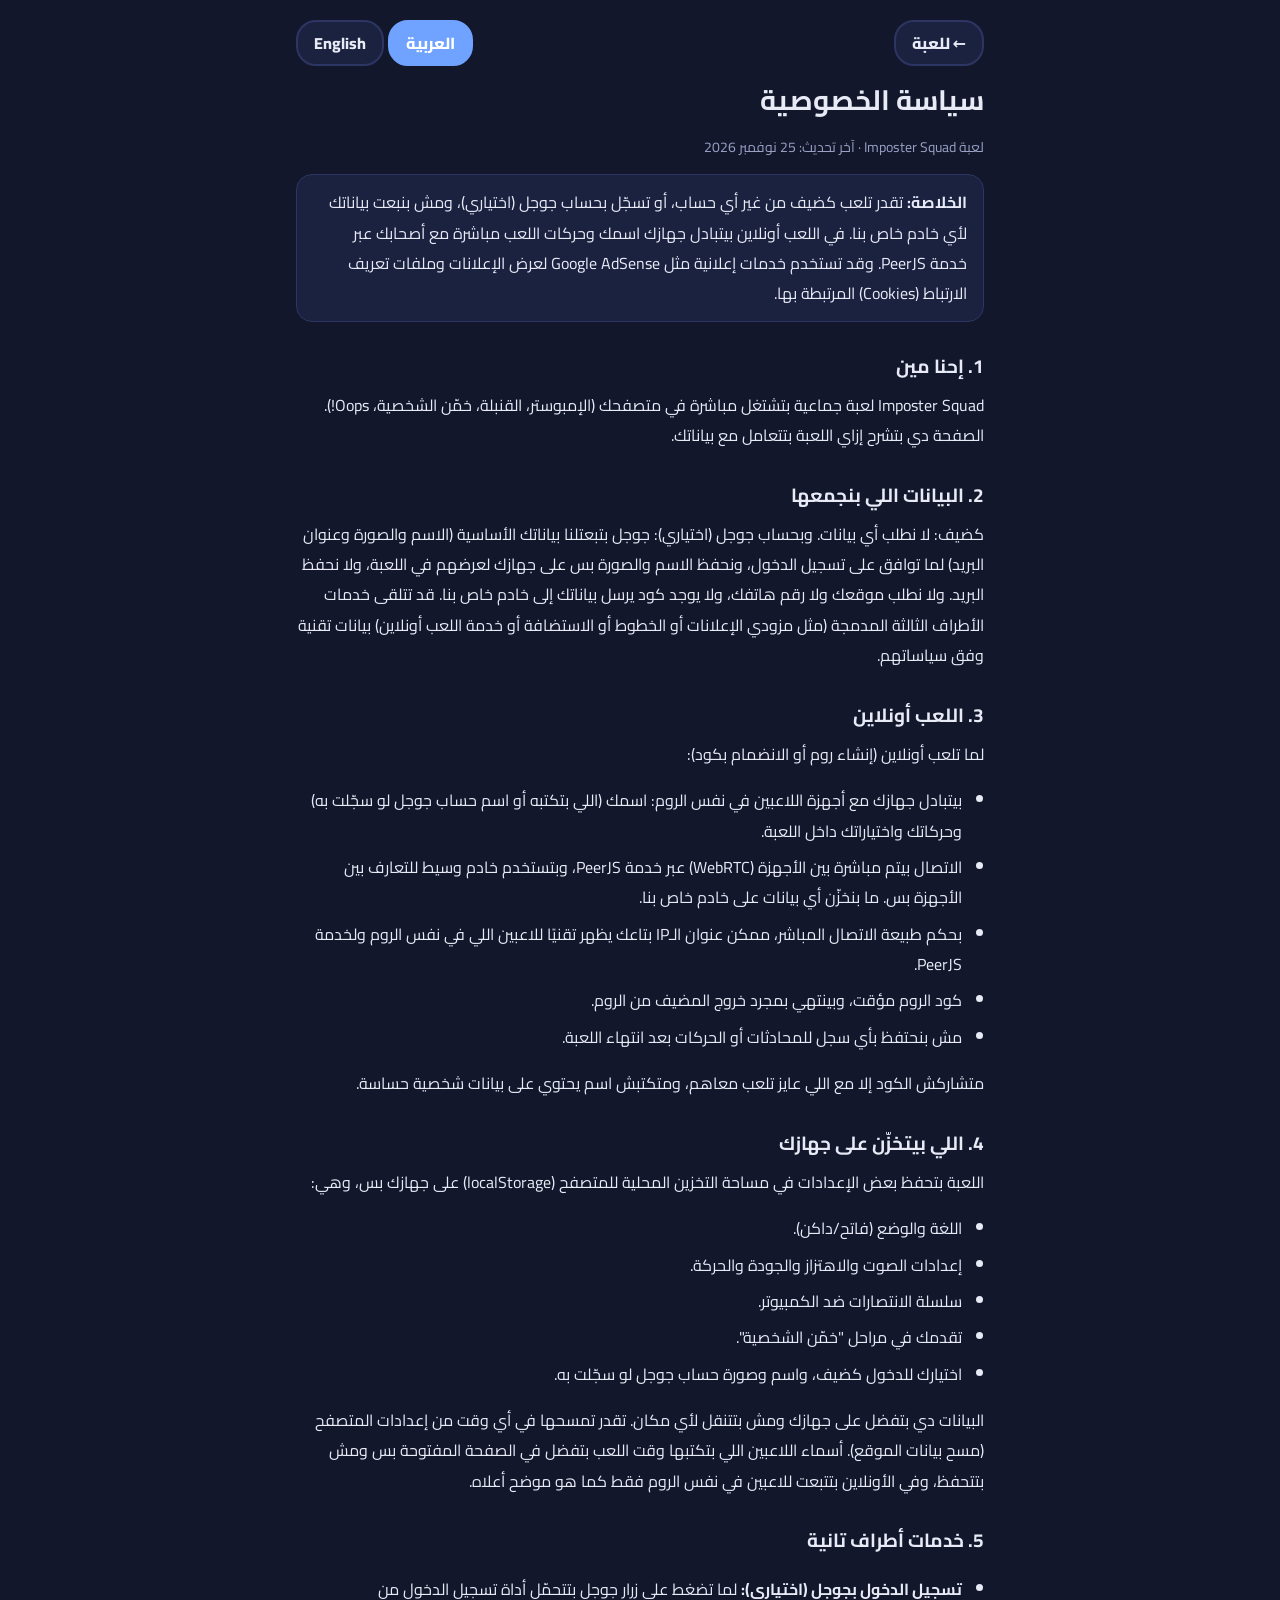
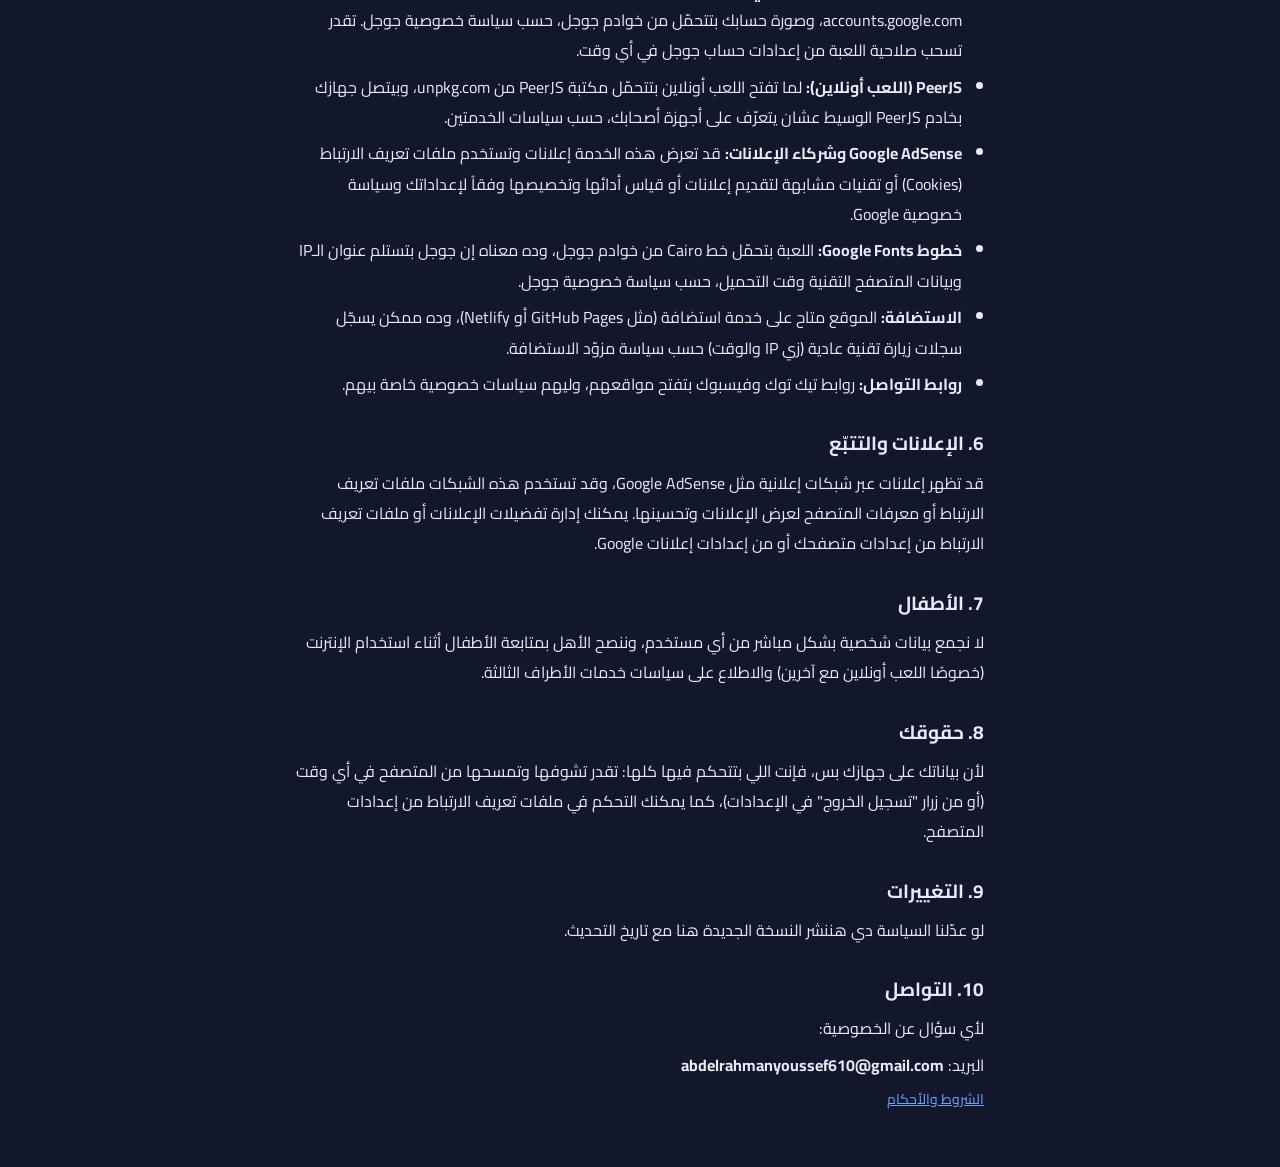
==== commit a217ac93: "Rename privacy (4).html to privacy.html" ====
--- a/privacy.html
+++ b/privacy.html
@@ -1,4 +1,3 @@
-
 <!doctype html><html data-theme="dark" lang="ar" dir="rtl"><head><meta charset="utf-8"><meta name="viewport" content="width=device-width,initial-scale=1,viewport-fit=cover">
 <title>Privacy Policy - Imposter Squad</title><meta name="robots" content="index,follow">
 <link href="https://fonts.googleapis.com/css2?family=Cairo:wght@500;800&display=swap" rel="stylesheet">
@@ -19,41 +18,57 @@
 [hidden]{display:none!important}
 </style></head><body><main>
 <div class="top"><a class="btn" href="index.html"><span data-l="ar">← للعبة</span><span data-l="en">← Back to game</span></a><div><button class="btn" data-b="ar" onclick="setL('ar')">العربية</button> <button class="btn" data-b="en" onclick="setL('en')">English</button></div></div>
-<section data-l="ar"><h1>سياسة الخصوصية</h1><p class="m">لعبة Imposter Squad · آخر تحديث: 23 نوفمبر 2026</p>
-<div class="box"><p><b>الخلاصة:</b> تقدر تلعب كضيف من غير أي حساب، أو تسجّل بحساب جوجل (اختياري)، ومش بنبعت بياناتك لأي خادم خاص بنا. وقد تستخدم خدمات إعلانية مثل Google AdSense لعرض الإعلانات وملفات تعريف الارتباط (Cookies) المرتبطة بها.</p></div>
+<section data-l="ar"><h1>سياسة الخصوصية</h1><p class="m">لعبة Imposter Squad · آخر تحديث: 25 نوفمبر 2026</p>
+<div class="box"><p><b>الخلاصة:</b> تقدر تلعب كضيف من غير أي حساب، أو تسجّل بحساب جوجل (اختياري)، ومش بنبعت بياناتك لأي خادم خاص بنا. في اللعب أونلاين بيتبادل جهازك اسمك وحركات اللعب مباشرة مع أصحابك عبر خدمة PeerJS. وقد تستخدم خدمات إعلانية مثل Google AdSense لعرض الإعلانات وملفات تعريف الارتباط (Cookies) المرتبطة بها.</p></div>
 <h2>1. إحنا مين</h2><p>Imposter Squad لعبة جماعية بتشتغل مباشرة في متصفحك (الإمبوستر، القنبلة، خمّن الشخصية، Oops!). الصفحة دي بتشرح إزاي اللعبة بتتعامل مع بياناتك.</p>
-<h2>2. البيانات اللي بنجمعها</h2><p>كضيف: لا نطلب أي بيانات. وبحساب جوجل (اختياري): جوجل بتبعتلنا بياناتك الأساسية (الاسم والصورة وعنوان البريد) لما توافق على تسجيل الدخول، ونحفظ الاسم والصورة بس على جهازك لعرضهم في اللعبة، ولا نحفظ البريد. ولا نطلب موقعك ولا رقم هاتفك، ولا يوجد كود يرسل بياناتك إلى خادم خاص بنا. قد تتلقى خدمات الأطراف الثالثة المدمجة (مثل مزودي الإعلانات أو الخطوط أو الاستضافة) بيانات تقنية وفق سياساتهم.</p>
-<h2>3. اللي بيتخزّن على جهازك</h2><p>اللعبة بتحفظ بعض الإعدادات في مساحة التخزين المحلية للمتصفح (localStorage) على جهازك بس، وهي:</p>
+<h2>2. البيانات اللي بنجمعها</h2><p>كضيف: لا نطلب أي بيانات. وبحساب جوجل (اختياري): جوجل بتبعتلنا بياناتك الأساسية (الاسم والصورة وعنوان البريد) لما توافق على تسجيل الدخول، ونحفظ الاسم والصورة بس على جهازك لعرضهم في اللعبة، ولا نحفظ البريد. ولا نطلب موقعك ولا رقم هاتفك، ولا يوجد كود يرسل بياناتك إلى خادم خاص بنا. قد تتلقى خدمات الأطراف الثالثة المدمجة (مثل مزودي الإعلانات أو الخطوط أو الاستضافة أو خدمة اللعب أونلاين) بيانات تقنية وفق سياساتهم.</p>
+<h2>3. اللعب أونلاين</h2><p>لما تلعب أونلاين (إنشاء روم أو الانضمام بكود):</p>
+<ul><li>بيتبادل جهازك مع أجهزة اللاعبين في نفس الروم: اسمك (اللي بتكتبه أو اسم حساب جوجل لو سجّلت به) وحركاتك واختياراتك داخل اللعبة.</li>
+<li>الاتصال بيتم مباشرة بين الأجهزة (WebRTC) عبر خدمة PeerJS، وبتستخدم خادم وسيط للتعارف بين الأجهزة بس. ما بنخزّن أي بيانات على خادم خاص بنا.</li>
+<li>بحكم طبيعة الاتصال المباشر، ممكن عنوان الـIP بتاعك يظهر تقنيًا للاعبين اللي في نفس الروم ولخدمة PeerJS.</li>
+<li>كود الروم مؤقت، وبينتهي بمجرد خروج المضيف من الروم.</li>
+<li>مش بنحتفظ بأي سجل للمحادثات أو الحركات بعد انتهاء اللعبة.</li></ul>
+<p>متشاركش الكود إلا مع اللي عايز تلعب معاهم، ومتكتبش اسم يحتوي على بيانات شخصية حساسة.</p>
+<h2>4. اللي بيتخزّن على جهازك</h2><p>اللعبة بتحفظ بعض الإعدادات في مساحة التخزين المحلية للمتصفح (localStorage) على جهازك بس، وهي:</p>
 <ul><li>اللغة والوضع (فاتح/داكن).</li><li>إعدادات الصوت والاهتزاز والجودة والحركة.</li><li>سلسلة الانتصارات ضد الكمبيوتر.</li><li>تقدمك في مراحل "خمّن الشخصية".</li><li>اختيارك للدخول كضيف، واسم وصورة حساب جوجل لو سجّلت به.</li></ul>
-<p>البيانات دي بتفضل على جهازك ومش بتتنقل لأي مكان. تقدر تمسحها في أي وقت من إعدادات المتصفح (مسح بيانات الموقع). أسماء اللاعبين اللي بتكتبها وقت اللعب بتفضل في الصفحة المفتوحة بس ومش بتتحفظ.</p>
-<h2>4. خدمات أطراف تانية</h2><ul>
+<p>البيانات دي بتفضل على جهازك ومش بتتنقل لأي مكان. تقدر تمسحها في أي وقت من إعدادات المتصفح (مسح بيانات الموقع). أسماء اللاعبين اللي بتكتبها وقت اللعب بتفضل في الصفحة المفتوحة بس ومش بتتحفظ، وفي الأونلاين بتتبعت للاعبين في نفس الروم فقط كما هو موضح أعلاه.</p>
+<h2>5. خدمات أطراف تانية</h2><ul>
 <li><b>تسجيل الدخول بجوجل (اختياري):</b> لما تضغط على زرار جوجل بتتحمّل أداة تسجيل الدخول من accounts.google.com، وصورة حسابك بتتحمّل من خوادم جوجل، حسب سياسة خصوصية جوجل. تقدر تسحب صلاحية اللعبة من إعدادات حساب جوجل في أي وقت.</li>
+<li><b>PeerJS (اللعب أونلاين):</b> لما تفتح اللعب أونلاين بتتحمّل مكتبة PeerJS من unpkg.com، وبيتصل جهازك بخادم PeerJS الوسيط عشان يتعرّف على أجهزة أصحابك، حسب سياسات الخدمتين.</li>
 <li><b>Google AdSense وشركاء الإعلانات:</b> قد تعرض هذه الخدمة إعلانات وتستخدم ملفات تعريف الارتباط (Cookies) أو تقنيات مشابهة لتقديم إعلانات أو قياس أدائها وتخصيصها وفقاً لإعداداتك وسياسة خصوصية Google.</li>
 <li><b>خطوط Google Fonts:</b> اللعبة بتحمّل خط Cairo من خوادم جوجل، وده معناه إن جوجل بتستلم عنوان الـIP وبيانات المتصفح التقنية وقت التحميل، حسب سياسة خصوصية جوجل.</li>
 <li><b>الاستضافة:</b> الموقع متاح على خدمة استضافة (مثل GitHub Pages أو Netlify)، وده ممكن يسجّل سجلات زيارة تقنية عادية (زي IP والوقت) حسب سياسة مزوّد الاستضافة.</li>
 <li><b>روابط التواصل:</b> روابط تيك توك وفيسبوك بتفتح مواقعهم، وليهم سياسات خصوصية خاصة بيهم.</li></ul>
-<h2>5. الإعلانات والتتبّع</h2><p>قد تظهر إعلانات عبر شبكات إعلانية مثل Google AdSense، وقد تستخدم هذه الشبكات ملفات تعريف الارتباط أو معرفات المتصفح لعرض الإعلانات وتحسينها. يمكنك إدارة تفضيلات الإعلانات أو ملفات تعريف الارتباط من إعدادات متصفحك أو من إعدادات إعلانات Google.</p>
-<h2>6. الأطفال</h2><p>لا نجمع بيانات شخصية بشكل مباشر من أي مستخدم، وننصح الأهل بمتابعة الأطفال أثناء استخدام الإنترنت والاطلاع على سياسات خدمات الأطراف الثالثة.</p>
-<h2>7. حقوقك</h2><p>لأن بياناتك على جهازك بس، فإنت اللي بتتحكم فيها كلها: تقدر تشوفها وتمسحها من المتصفح في أي وقت (أو من زرار "تسجيل الخروج" في الإعدادات)، كما يمكنك التحكم في ملفات تعريف الارتباط من إعدادات المتصفح.</p>
-<h2>8. التغييرات</h2><p>لو عدّلنا السياسة دي هننشر النسخة الجديدة هنا مع تاريخ التحديث.</p>
-<h2>9. التواصل</h2><p>لأي سؤال عن الخصوصية:</p><p>البريد: <b>abdelrahmanyoussef610@gmail.com</b></p></section><section data-l="en" hidden><h1>Privacy Policy</h1><p class="m">Imposter Squad · Last updated: 23 November 2026</p>
-<div class="box"><p><b>In short:</b> you can play as a guest with no account, or optionally sign in with Google, and the game does not send your data to any server we operate, while advertising services such as Google AdSense may serve ads and use related cookies.</p></div>
+<h2>6. الإعلانات والتتبّع</h2><p>قد تظهر إعلانات عبر شبكات إعلانية مثل Google AdSense، وقد تستخدم هذه الشبكات ملفات تعريف الارتباط أو معرفات المتصفح لعرض الإعلانات وتحسينها. يمكنك إدارة تفضيلات الإعلانات أو ملفات تعريف الارتباط من إعدادات متصفحك أو من إعدادات إعلانات Google.</p>
+<h2>7. الأطفال</h2><p>لا نجمع بيانات شخصية بشكل مباشر من أي مستخدم، وننصح الأهل بمتابعة الأطفال أثناء استخدام الإنترنت (خصوصًا اللعب أونلاين مع آخرين) والاطلاع على سياسات خدمات الأطراف الثالثة.</p>
+<h2>8. حقوقك</h2><p>لأن بياناتك على جهازك بس، فإنت اللي بتتحكم فيها كلها: تقدر تشوفها وتمسحها من المتصفح في أي وقت (أو من زرار "تسجيل الخروج" في الإعدادات)، كما يمكنك التحكم في ملفات تعريف الارتباط من إعدادات المتصفح.</p>
+<h2>9. التغييرات</h2><p>لو عدّلنا السياسة دي هننشر النسخة الجديدة هنا مع تاريخ التحديث.</p>
+<h2>10. التواصل</h2><p>لأي سؤال عن الخصوصية:</p><p>البريد: <b>abdelrahmanyoussef610@gmail.com</b></p></section><section data-l="en" hidden><h1>Privacy Policy</h1><p class="m">Imposter Squad · Last updated: 25 November 2026</p>
+<div class="box"><p><b>In short:</b> you can play as a guest with no account, or optionally sign in with Google, and the game does not send your data to any server we operate. When you play online, your device exchanges your name and in-game moves directly with your friends through the PeerJS service. Advertising services such as Google AdSense may serve ads and use related cookies.</p></div>
 <h2>1. Who we are</h2><p>Imposter Squad is a party game that runs directly in your browser (Imposter, The Bomb, Guess Who, Oops!). This page explains how the game handles your data.</p>
-<h2>2. Data we collect</h2><p>As a guest we ask for no data. If you optionally sign in with Google, Google sends us your basic account details (name, picture and email address) when you approve; we keep only your name and picture on your device to show them in the game, and we do not store your email. We do not ask for your location or phone number, and the game does not send data to a server we operate. Integrated third-party services (such as ad providers, fonts or hosting) may receive technical information under their own policies.</p>
-<h2>3. What is stored on your device</h2><p>The game saves a few settings in your browser's local storage, on your device only:</p>
+<h2>2. Data we collect</h2><p>As a guest we ask for no data. If you optionally sign in with Google, Google sends us your basic account details (name, picture and email address) when you approve; we keep only your name and picture on your device to show them in the game, and we do not store your email. We do not ask for your location or phone number, and the game does not send data to a server we operate. Integrated third-party services (such as ad providers, fonts, hosting or the online play service) may receive technical information under their own policies.</p>
+<h2>3. Online play</h2><p>When you play online (creating a room or joining with a code):</p>
+<ul><li>Your device exchanges the following with the other players in the same room: your name (what you type, or your Google account name if you signed in), your moves and your choices in the game.</li>
+<li>The connection is made directly between devices (WebRTC) through the PeerJS service, which uses an intermediary server only to introduce devices to each other. We do not store any data on a server we operate.</li>
+<li>Because of how direct connections work, your IP address may technically be visible to the other players in the room and to the PeerJS service.</li>
+<li>Room codes are temporary and stop working once the host leaves the room.</li>
+<li>We keep no record of moves or messages after the game ends.</li></ul>
+<p>Share the code only with people you want to play with, and do not use a name that contains sensitive personal information.</p>
+<h2>4. What is stored on your device</h2><p>The game saves a few settings in your browser's local storage, on your device only:</p>
 <ul><li>Language and theme (light/dark).</li><li>Sound, vibration, quality and motion settings.</li><li>Your win streak against the computer.</li><li>Your level progress in Guess Who.</li><li>Your choice to enter as a guest, and your Google account name and picture if you sign in.</li></ul>
-<p>This data stays on your device and is not sent anywhere. You can delete it at any time by clearing the site data in your browser. Player names you type while playing stay on the open page only and are not saved.</p>
-<h2>4. Third-party services</h2><ul>
+<p>This data stays on your device and is not sent anywhere. You can delete it at any time by clearing the site data in your browser. Player names you type while playing stay on the open page only and are not saved; in online play they are sent only to the players in your room, as described above.</p>
+<h2>5. Third-party services</h2><ul>
 <li><b>Google sign-in (optional):</b> if you tap the Google button, the sign-in tool loads from accounts.google.com and your profile picture loads from Google's servers, under Google's privacy policy. You can revoke the game's access in your Google account settings at any time.</li>
+<li><b>PeerJS (online play):</b> when you use online play, the PeerJS library loads from unpkg.com and your device connects to the PeerJS intermediary server to find your friends' devices, under the policies of those services.</li>
 <li><b>Google AdSense and advertising partners:</b> may serve ads and use cookies or similar technologies to display, measure or personalize ads in accordance with your settings and Google's privacy policy.</li>
 <li><b>Google Fonts:</b> the game loads the Cairo font from Google's servers, so Google receives your IP address and basic browser information when the font loads, under Google's privacy policy.</li>
 <li><b>Hosting:</b> the site is served by a hosting provider (such as GitHub Pages or Netlify), which may keep ordinary technical logs (such as IP address and time) under its own policy.</li>
 <li><b>Social links:</b> the TikTok and Facebook links open those sites, which have their own privacy policies.</li></ul>
-<h2>5. Ads and tracking</h2><p>Ads may be served through ad networks such as Google AdSense, which may use cookies or browser identifiers to deliver and measure ads. You can manage cookies and ad preferences in your browser or via Google's ad settings.</p>
-<h2>6. Children</h2><p>We do not directly collect personal data from users, and we recommend that parents supervise children online and review third-party service policies.</p>
-<h2>7. Your rights</h2><p>Because your data lives only on your device, you control all of it: you can view and delete it from your browser at any time (or with the "Sign out" button in Settings), and manage cookies in your browser settings.</p>
-<h2>8. Changes</h2><p>If we change this policy, we will publish the new version here with an updated date.</p>
-<h2>9. Contact</h2><p>For any privacy question:</p><p>Email: <b>abdelrahmanyoussef610@gmail.com</b></p></section>
+<h2>6. Ads and tracking</h2><p>Ads may be served through ad networks such as Google AdSense, which may use cookies or browser identifiers to deliver and measure ads. You can manage cookies and ad preferences in your browser or via Google's ad settings.</p>
+<h2>7. Children</h2><p>We do not directly collect personal data from users, and we recommend that parents supervise children online (especially when playing online with others) and review third-party service policies.</p>
+<h2>8. Your rights</h2><p>Because your data lives only on your device, you control all of it: you can view and delete it from your browser at any time (or with the "Sign out" button in Settings), and manage cookies in your browser settings.</p>
+<h2>9. Changes</h2><p>If we change this policy, we will publish the new version here with an updated date.</p>
+<h2>10. Contact</h2><p>For any privacy question:</p><p>Email: <b>abdelrahmanyoussef610@gmail.com</b></p></section>
 <p class="m"><a href="terms.html"><span data-l="ar">الشروط والأحكام</span><span data-l="en">Terms of Use</span></a></p>
 </main><script>
 var L='ar';try{L=localStorage.getItem('lang')==='en'?'en':'ar'}catch(e){}
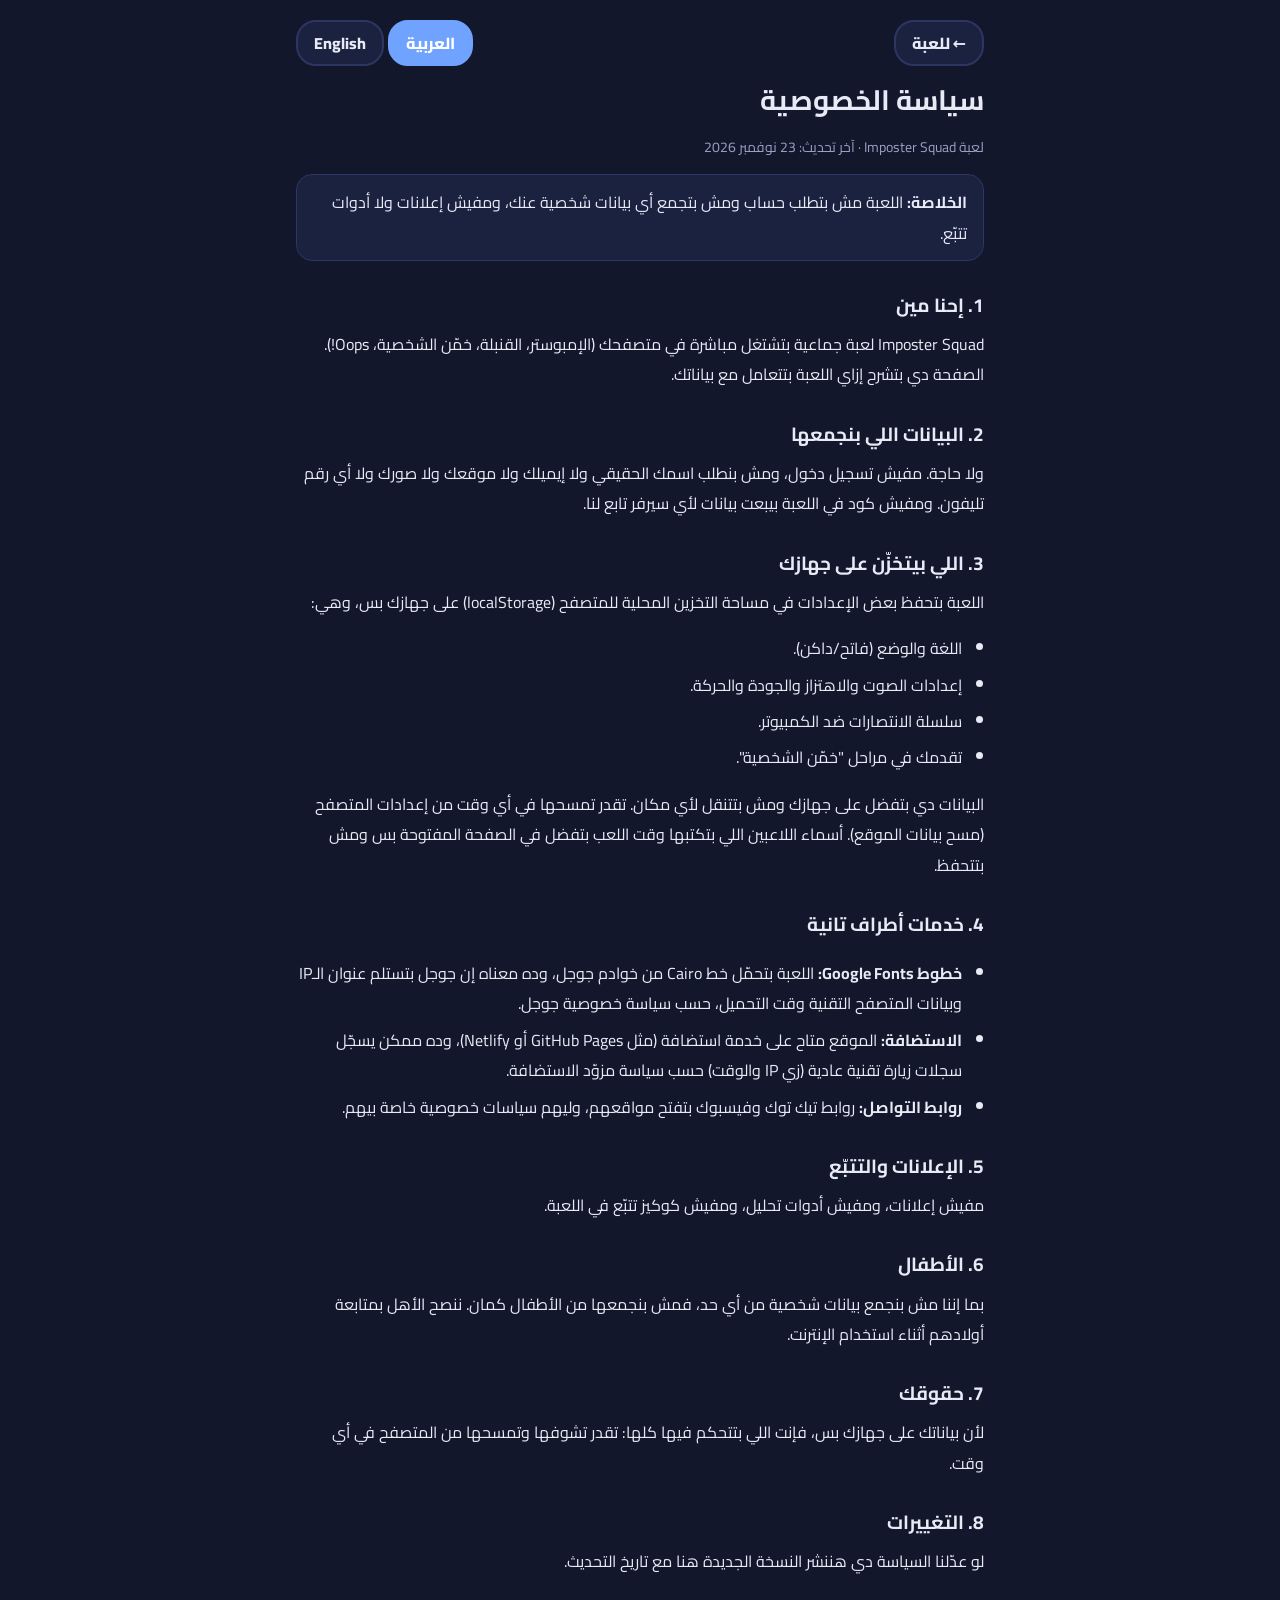
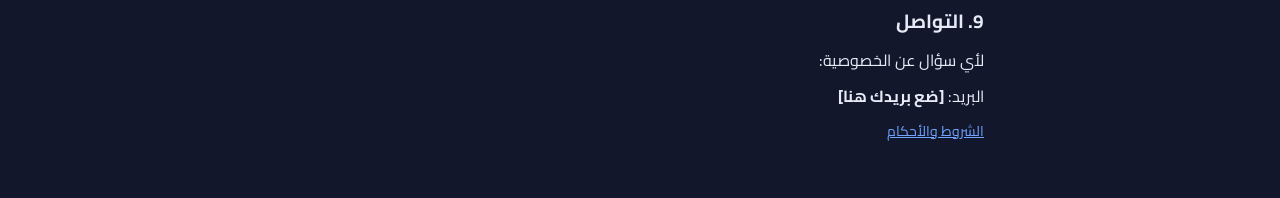
==== commit 758ef263: "Add files via upload" ====
--- a/privacy.html
+++ b/privacy.html
@@ -18,57 +18,37 @@
 [hidden]{display:none!important}
 </style></head><body><main>
 <div class="top"><a class="btn" href="index.html"><span data-l="ar">← للعبة</span><span data-l="en">← Back to game</span></a><div><button class="btn" data-b="ar" onclick="setL('ar')">العربية</button> <button class="btn" data-b="en" onclick="setL('en')">English</button></div></div>
-<section data-l="ar"><h1>سياسة الخصوصية</h1><p class="m">لعبة Imposter Squad · آخر تحديث: 25 نوفمبر 2026</p>
-<div class="box"><p><b>الخلاصة:</b> تقدر تلعب كضيف من غير أي حساب، أو تسجّل بحساب جوجل (اختياري)، ومش بنبعت بياناتك لأي خادم خاص بنا. في اللعب أونلاين بيتبادل جهازك اسمك وحركات اللعب مباشرة مع أصحابك عبر خدمة PeerJS. وقد تستخدم خدمات إعلانية مثل Google AdSense لعرض الإعلانات وملفات تعريف الارتباط (Cookies) المرتبطة بها.</p></div>
+<section data-l="ar"><h1>سياسة الخصوصية</h1><p class="m">لعبة Imposter Squad · آخر تحديث: 23 نوفمبر 2026</p>
+<div class="box"><p><b>الخلاصة:</b> اللعبة مش بتطلب حساب ومش بتجمع أي بيانات شخصية عنك، ومفيش إعلانات ولا أدوات تتبّع.</p></div>
 <h2>1. إحنا مين</h2><p>Imposter Squad لعبة جماعية بتشتغل مباشرة في متصفحك (الإمبوستر، القنبلة، خمّن الشخصية، Oops!). الصفحة دي بتشرح إزاي اللعبة بتتعامل مع بياناتك.</p>
-<h2>2. البيانات اللي بنجمعها</h2><p>كضيف: لا نطلب أي بيانات. وبحساب جوجل (اختياري): جوجل بتبعتلنا بياناتك الأساسية (الاسم والصورة وعنوان البريد) لما توافق على تسجيل الدخول، ونحفظ الاسم والصورة بس على جهازك لعرضهم في اللعبة، ولا نحفظ البريد. ولا نطلب موقعك ولا رقم هاتفك، ولا يوجد كود يرسل بياناتك إلى خادم خاص بنا. قد تتلقى خدمات الأطراف الثالثة المدمجة (مثل مزودي الإعلانات أو الخطوط أو الاستضافة أو خدمة اللعب أونلاين) بيانات تقنية وفق سياساتهم.</p>
-<h2>3. اللعب أونلاين</h2><p>لما تلعب أونلاين (إنشاء روم أو الانضمام بكود):</p>
-<ul><li>بيتبادل جهازك مع أجهزة اللاعبين في نفس الروم: اسمك (اللي بتكتبه أو اسم حساب جوجل لو سجّلت به) وحركاتك واختياراتك داخل اللعبة.</li>
-<li>الاتصال بيتم مباشرة بين الأجهزة (WebRTC) عبر خدمة PeerJS، وبتستخدم خادم وسيط للتعارف بين الأجهزة بس. ما بنخزّن أي بيانات على خادم خاص بنا.</li>
-<li>بحكم طبيعة الاتصال المباشر، ممكن عنوان الـIP بتاعك يظهر تقنيًا للاعبين اللي في نفس الروم ولخدمة PeerJS.</li>
-<li>كود الروم مؤقت، وبينتهي بمجرد خروج المضيف من الروم.</li>
-<li>مش بنحتفظ بأي سجل للمحادثات أو الحركات بعد انتهاء اللعبة.</li></ul>
-<p>متشاركش الكود إلا مع اللي عايز تلعب معاهم، ومتكتبش اسم يحتوي على بيانات شخصية حساسة.</p>
-<h2>4. اللي بيتخزّن على جهازك</h2><p>اللعبة بتحفظ بعض الإعدادات في مساحة التخزين المحلية للمتصفح (localStorage) على جهازك بس، وهي:</p>
-<ul><li>اللغة والوضع (فاتح/داكن).</li><li>إعدادات الصوت والاهتزاز والجودة والحركة.</li><li>سلسلة الانتصارات ضد الكمبيوتر.</li><li>تقدمك في مراحل "خمّن الشخصية".</li><li>اختيارك للدخول كضيف، واسم وصورة حساب جوجل لو سجّلت به.</li></ul>
-<p>البيانات دي بتفضل على جهازك ومش بتتنقل لأي مكان. تقدر تمسحها في أي وقت من إعدادات المتصفح (مسح بيانات الموقع). أسماء اللاعبين اللي بتكتبها وقت اللعب بتفضل في الصفحة المفتوحة بس ومش بتتحفظ، وفي الأونلاين بتتبعت للاعبين في نفس الروم فقط كما هو موضح أعلاه.</p>
-<h2>5. خدمات أطراف تانية</h2><ul>
-<li><b>تسجيل الدخول بجوجل (اختياري):</b> لما تضغط على زرار جوجل بتتحمّل أداة تسجيل الدخول من accounts.google.com، وصورة حسابك بتتحمّل من خوادم جوجل، حسب سياسة خصوصية جوجل. تقدر تسحب صلاحية اللعبة من إعدادات حساب جوجل في أي وقت.</li>
-<li><b>PeerJS (اللعب أونلاين):</b> لما تفتح اللعب أونلاين بتتحمّل مكتبة PeerJS من unpkg.com، وبيتصل جهازك بخادم PeerJS الوسيط عشان يتعرّف على أجهزة أصحابك، حسب سياسات الخدمتين.</li>
-<li><b>Google AdSense وشركاء الإعلانات:</b> قد تعرض هذه الخدمة إعلانات وتستخدم ملفات تعريف الارتباط (Cookies) أو تقنيات مشابهة لتقديم إعلانات أو قياس أدائها وتخصيصها وفقاً لإعداداتك وسياسة خصوصية Google.</li>
+<h2>2. البيانات اللي بنجمعها</h2><p>ولا حاجة. مفيش تسجيل دخول، ومش بنطلب اسمك الحقيقي ولا إيميلك ولا موقعك ولا صورك ولا أي رقم تليفون. ومفيش كود في اللعبة بيبعت بيانات لأي سيرفر تابع لنا.</p>
+<h2>3. اللي بيتخزّن على جهازك</h2><p>اللعبة بتحفظ بعض الإعدادات في مساحة التخزين المحلية للمتصفح (localStorage) على جهازك بس، وهي:</p>
+<ul><li>اللغة والوضع (فاتح/داكن).</li><li>إعدادات الصوت والاهتزاز والجودة والحركة.</li><li>سلسلة الانتصارات ضد الكمبيوتر.</li><li>تقدمك في مراحل "خمّن الشخصية".</li></ul>
+<p>البيانات دي بتفضل على جهازك ومش بتتنقل لأي مكان. تقدر تمسحها في أي وقت من إعدادات المتصفح (مسح بيانات الموقع). أسماء اللاعبين اللي بتكتبها وقت اللعب بتفضل في الصفحة المفتوحة بس ومش بتتحفظ.</p>
+<h2>4. خدمات أطراف تانية</h2><ul>
 <li><b>خطوط Google Fonts:</b> اللعبة بتحمّل خط Cairo من خوادم جوجل، وده معناه إن جوجل بتستلم عنوان الـIP وبيانات المتصفح التقنية وقت التحميل، حسب سياسة خصوصية جوجل.</li>
 <li><b>الاستضافة:</b> الموقع متاح على خدمة استضافة (مثل GitHub Pages أو Netlify)، وده ممكن يسجّل سجلات زيارة تقنية عادية (زي IP والوقت) حسب سياسة مزوّد الاستضافة.</li>
 <li><b>روابط التواصل:</b> روابط تيك توك وفيسبوك بتفتح مواقعهم، وليهم سياسات خصوصية خاصة بيهم.</li></ul>
-<h2>6. الإعلانات والتتبّع</h2><p>قد تظهر إعلانات عبر شبكات إعلانية مثل Google AdSense، وقد تستخدم هذه الشبكات ملفات تعريف الارتباط أو معرفات المتصفح لعرض الإعلانات وتحسينها. يمكنك إدارة تفضيلات الإعلانات أو ملفات تعريف الارتباط من إعدادات متصفحك أو من إعدادات إعلانات Google.</p>
-<h2>7. الأطفال</h2><p>لا نجمع بيانات شخصية بشكل مباشر من أي مستخدم، وننصح الأهل بمتابعة الأطفال أثناء استخدام الإنترنت (خصوصًا اللعب أونلاين مع آخرين) والاطلاع على سياسات خدمات الأطراف الثالثة.</p>
-<h2>8. حقوقك</h2><p>لأن بياناتك على جهازك بس، فإنت اللي بتتحكم فيها كلها: تقدر تشوفها وتمسحها من المتصفح في أي وقت (أو من زرار "تسجيل الخروج" في الإعدادات)، كما يمكنك التحكم في ملفات تعريف الارتباط من إعدادات المتصفح.</p>
-<h2>9. التغييرات</h2><p>لو عدّلنا السياسة دي هننشر النسخة الجديدة هنا مع تاريخ التحديث.</p>
-<h2>10. التواصل</h2><p>لأي سؤال عن الخصوصية:</p><p>البريد: <b>abdelrahmanyoussef610@gmail.com</b></p></section><section data-l="en" hidden><h1>Privacy Policy</h1><p class="m">Imposter Squad · Last updated: 25 November 2026</p>
-<div class="box"><p><b>In short:</b> you can play as a guest with no account, or optionally sign in with Google, and the game does not send your data to any server we operate. When you play online, your device exchanges your name and in-game moves directly with your friends through the PeerJS service. Advertising services such as Google AdSense may serve ads and use related cookies.</p></div>
+<h2>5. الإعلانات والتتبّع</h2><p>مفيش إعلانات، ومفيش أدوات تحليل، ومفيش كوكيز تتبّع في اللعبة.</p>
+<h2>6. الأطفال</h2><p>بما إننا مش بنجمع بيانات شخصية من أي حد، فمش بنجمعها من الأطفال كمان. ننصح الأهل بمتابعة أولادهم أثناء استخدام الإنترنت.</p>
+<h2>7. حقوقك</h2><p>لأن بياناتك على جهازك بس، فإنت اللي بتتحكم فيها كلها: تقدر تشوفها وتمسحها من المتصفح في أي وقت.</p>
+<h2>8. التغييرات</h2><p>لو عدّلنا السياسة دي هننشر النسخة الجديدة هنا مع تاريخ التحديث.</p>
+<h2>9. التواصل</h2><p>لأي سؤال عن الخصوصية:</p><p>البريد: <b>[ضع بريدك هنا]</b></p></section><section data-l="en" hidden><h1>Privacy Policy</h1><p class="m">Imposter Squad · Last updated: 23 November 2026</p>
+<div class="box"><p><b>In short:</b> the game needs no account, collects no personal data about you, and has no ads or trackers.</p></div>
 <h2>1. Who we are</h2><p>Imposter Squad is a party game that runs directly in your browser (Imposter, The Bomb, Guess Who, Oops!). This page explains how the game handles your data.</p>
-<h2>2. Data we collect</h2><p>As a guest we ask for no data. If you optionally sign in with Google, Google sends us your basic account details (name, picture and email address) when you approve; we keep only your name and picture on your device to show them in the game, and we do not store your email. We do not ask for your location or phone number, and the game does not send data to a server we operate. Integrated third-party services (such as ad providers, fonts, hosting or the online play service) may receive technical information under their own policies.</p>
-<h2>3. Online play</h2><p>When you play online (creating a room or joining with a code):</p>
-<ul><li>Your device exchanges the following with the other players in the same room: your name (what you type, or your Google account name if you signed in), your moves and your choices in the game.</li>
-<li>The connection is made directly between devices (WebRTC) through the PeerJS service, which uses an intermediary server only to introduce devices to each other. We do not store any data on a server we operate.</li>
-<li>Because of how direct connections work, your IP address may technically be visible to the other players in the room and to the PeerJS service.</li>
-<li>Room codes are temporary and stop working once the host leaves the room.</li>
-<li>We keep no record of moves or messages after the game ends.</li></ul>
-<p>Share the code only with people you want to play with, and do not use a name that contains sensitive personal information.</p>
-<h2>4. What is stored on your device</h2><p>The game saves a few settings in your browser's local storage, on your device only:</p>
-<ul><li>Language and theme (light/dark).</li><li>Sound, vibration, quality and motion settings.</li><li>Your win streak against the computer.</li><li>Your level progress in Guess Who.</li><li>Your choice to enter as a guest, and your Google account name and picture if you sign in.</li></ul>
-<p>This data stays on your device and is not sent anywhere. You can delete it at any time by clearing the site data in your browser. Player names you type while playing stay on the open page only and are not saved; in online play they are sent only to the players in your room, as described above.</p>
-<h2>5. Third-party services</h2><ul>
-<li><b>Google sign-in (optional):</b> if you tap the Google button, the sign-in tool loads from accounts.google.com and your profile picture loads from Google's servers, under Google's privacy policy. You can revoke the game's access in your Google account settings at any time.</li>
-<li><b>PeerJS (online play):</b> when you use online play, the PeerJS library loads from unpkg.com and your device connects to the PeerJS intermediary server to find your friends' devices, under the policies of those services.</li>
-<li><b>Google AdSense and advertising partners:</b> may serve ads and use cookies or similar technologies to display, measure or personalize ads in accordance with your settings and Google's privacy policy.</li>
+<h2>2. Data we collect</h2><p>None. There is no sign-in, and we do not ask for your real name, email, location, photos or phone number. The game contains no code that sends data to any server we operate.</p>
+<h2>3. What is stored on your device</h2><p>The game saves a few settings in your browser's local storage, on your device only:</p>
+<ul><li>Language and theme (light/dark).</li><li>Sound, vibration, quality and motion settings.</li><li>Your win streak against the computer.</li><li>Your level progress in Guess Who.</li></ul>
+<p>This data stays on your device and is not sent anywhere. You can delete it at any time by clearing the site data in your browser. Player names you type while playing stay on the open page only and are not saved.</p>
+<h2>4. Third-party services</h2><ul>
 <li><b>Google Fonts:</b> the game loads the Cairo font from Google's servers, so Google receives your IP address and basic browser information when the font loads, under Google's privacy policy.</li>
 <li><b>Hosting:</b> the site is served by a hosting provider (such as GitHub Pages or Netlify), which may keep ordinary technical logs (such as IP address and time) under its own policy.</li>
 <li><b>Social links:</b> the TikTok and Facebook links open those sites, which have their own privacy policies.</li></ul>
-<h2>6. Ads and tracking</h2><p>Ads may be served through ad networks such as Google AdSense, which may use cookies or browser identifiers to deliver and measure ads. You can manage cookies and ad preferences in your browser or via Google's ad settings.</p>
-<h2>7. Children</h2><p>We do not directly collect personal data from users, and we recommend that parents supervise children online (especially when playing online with others) and review third-party service policies.</p>
-<h2>8. Your rights</h2><p>Because your data lives only on your device, you control all of it: you can view and delete it from your browser at any time (or with the "Sign out" button in Settings), and manage cookies in your browser settings.</p>
-<h2>9. Changes</h2><p>If we change this policy, we will publish the new version here with an updated date.</p>
-<h2>10. Contact</h2><p>For any privacy question:</p><p>Email: <b>abdelrahmanyoussef610@gmail.com</b></p></section>
+<h2>5. Ads and tracking</h2><p>The game has no ads, no analytics and no tracking cookies.</p>
+<h2>6. Children</h2><p>Since we collect no personal data from anyone, we collect none from children. We still recommend parents supervise their children online.</p>
+<h2>7. Your rights</h2><p>Because your data lives only on your device, you control all of it: you can view and delete it from your browser at any time.</p>
+<h2>8. Changes</h2><p>If we change this policy, we will publish the new version here with an updated date.</p>
+<h2>9. Contact</h2><p>For any privacy question:</p><p>Email: <b>[put your email here]</b></p></section>
 <p class="m"><a href="terms.html"><span data-l="ar">الشروط والأحكام</span><span data-l="en">Terms of Use</span></a></p>
 </main><script>
 var L='ar';try{L=localStorage.getItem('lang')==='en'?'en':'ar'}catch(e){}
@@ -77,4 +57,4 @@
 document.querySelectorAll('[data-l]').forEach(function(e){e.hidden=e.getAttribute('data-l')!==l});
 document.querySelectorAll('.btn[data-b]').forEach(function(b){b.classList.toggle('on',b.getAttribute('data-b')===l)})}
 setL(L);
-</script></body></html>
+</script></body></html>
